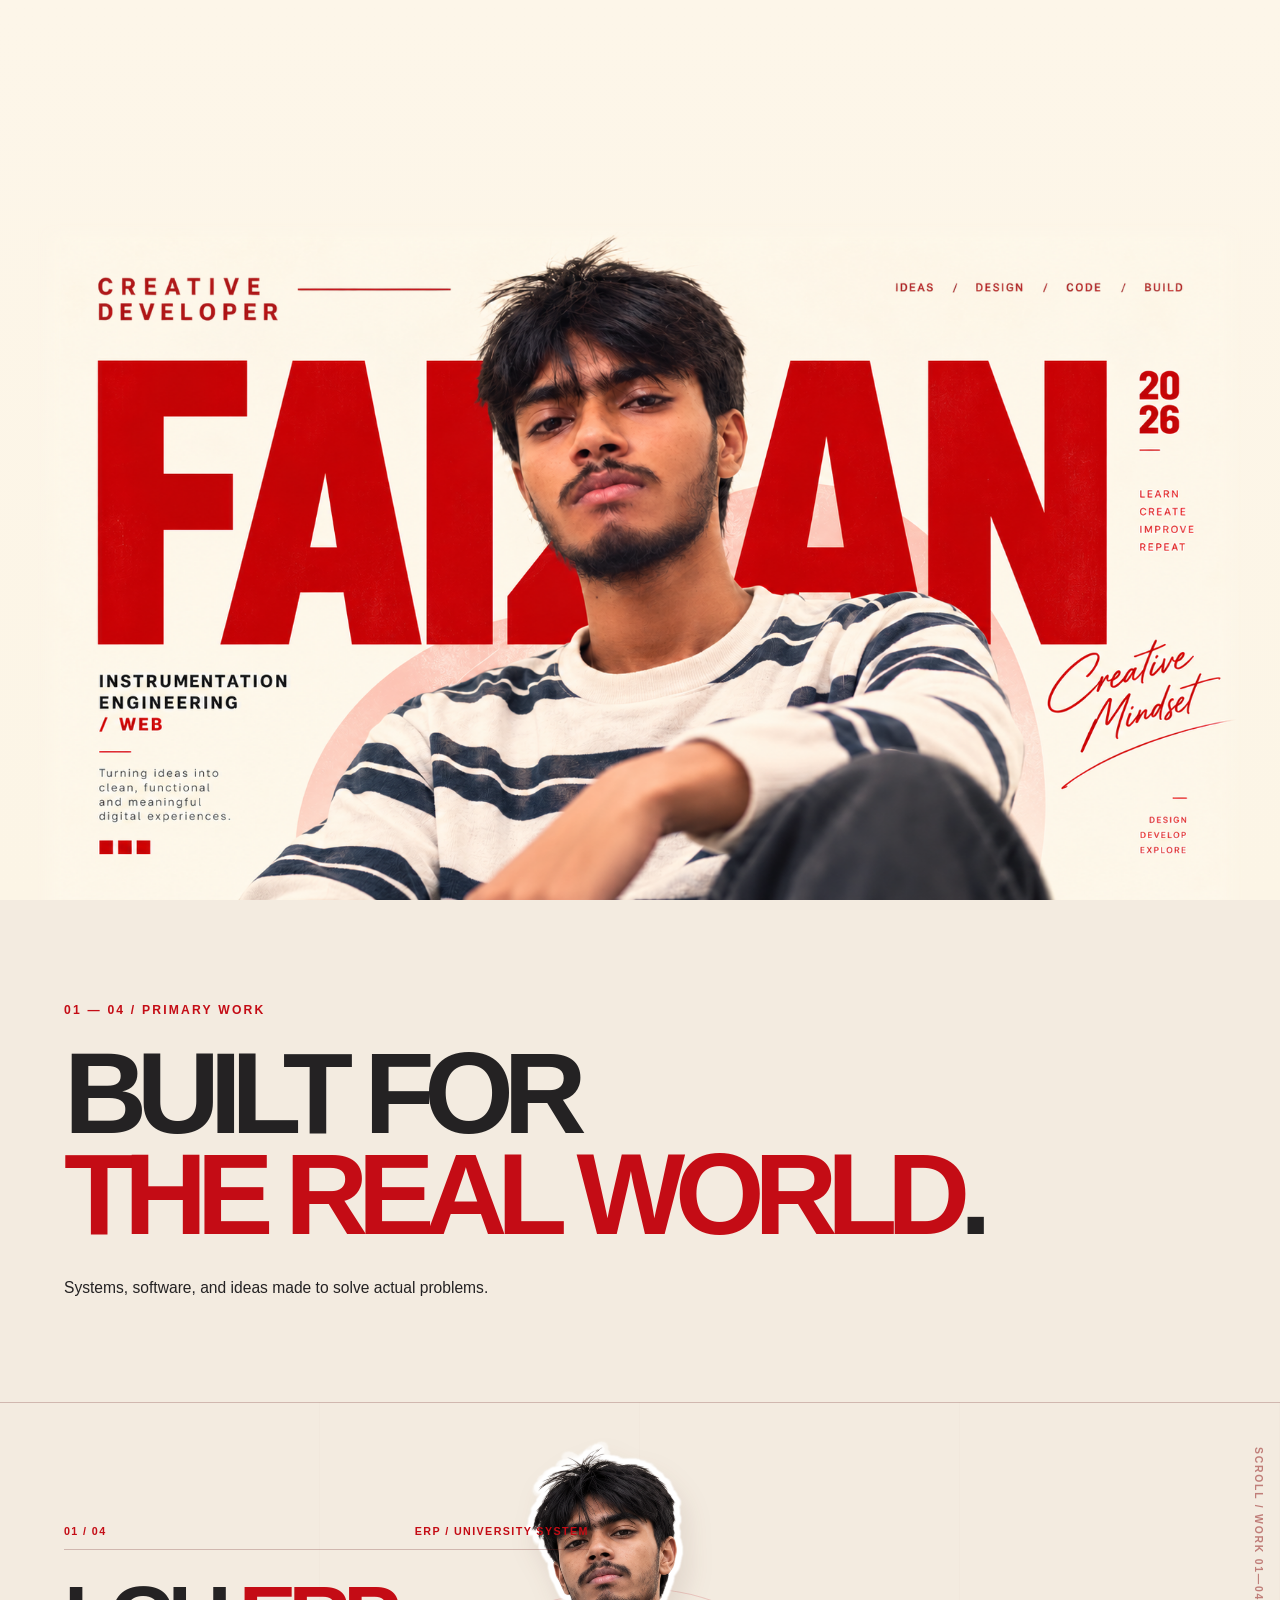
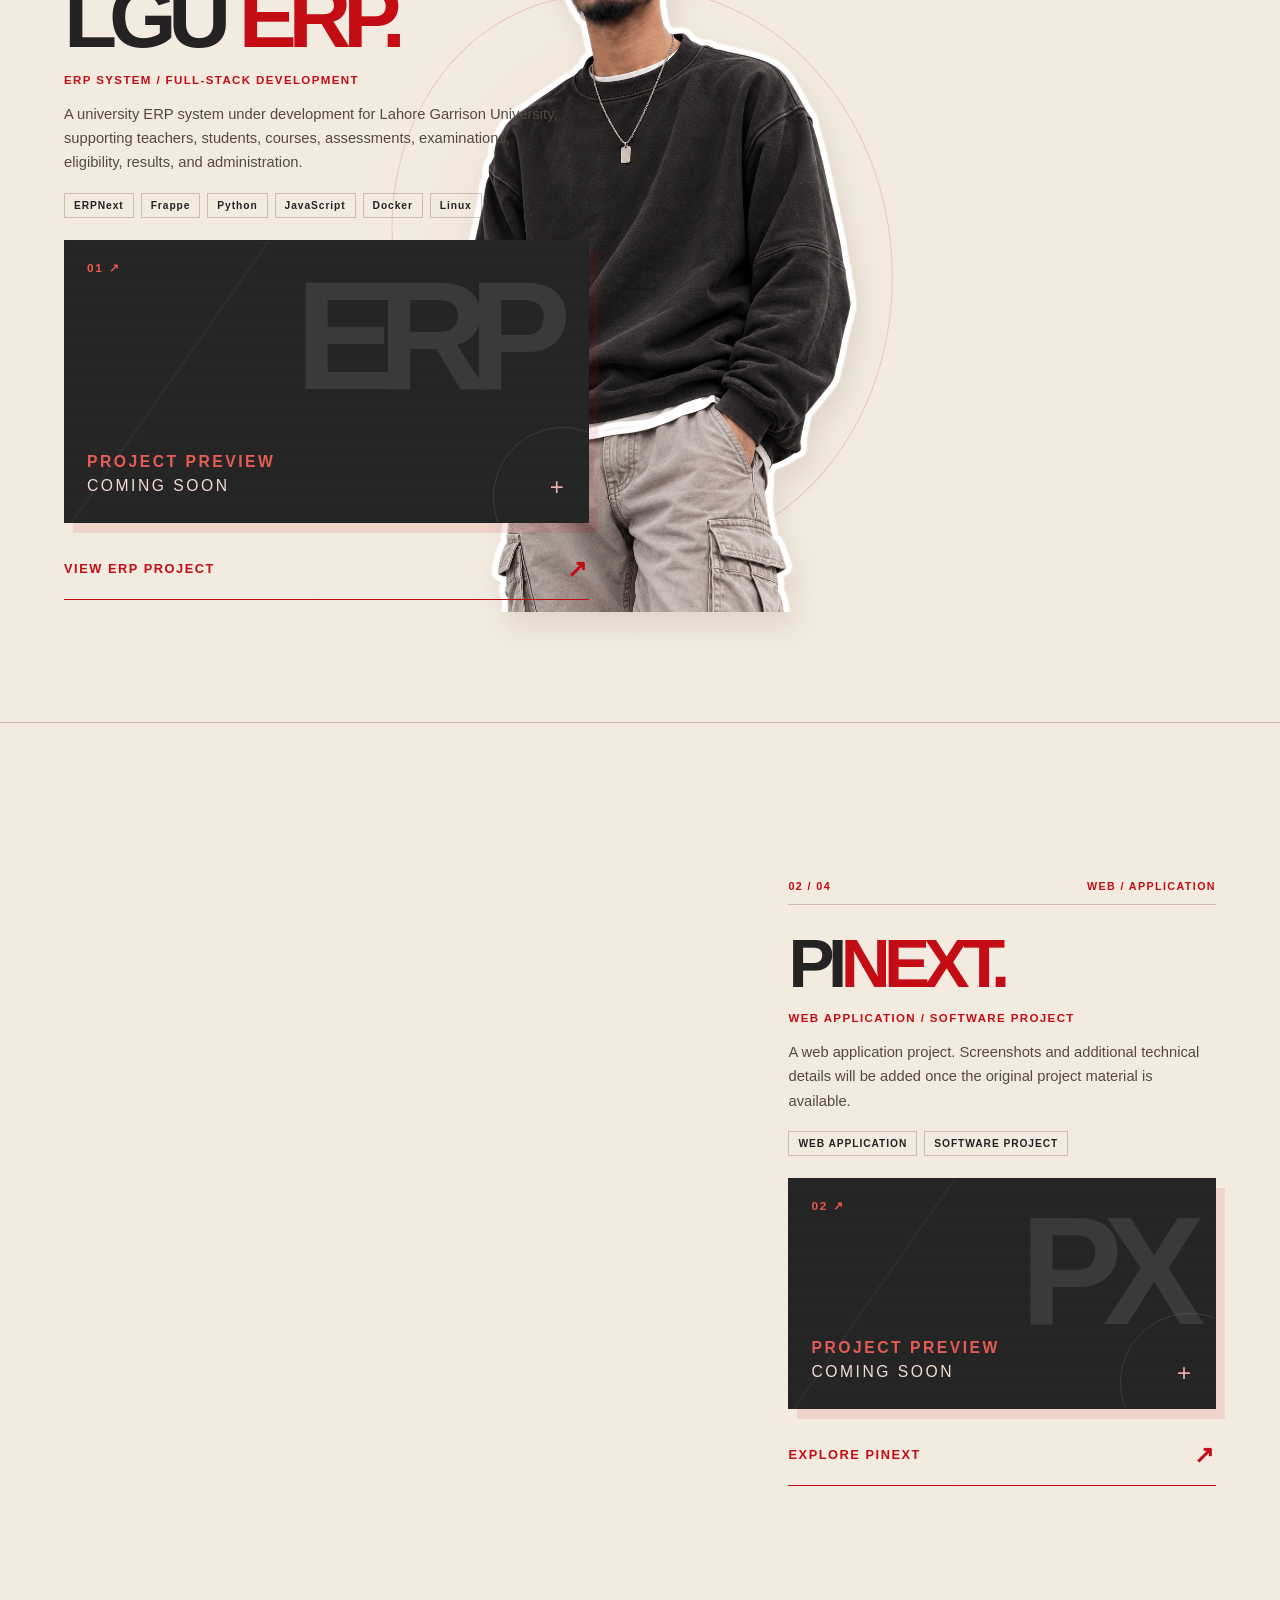
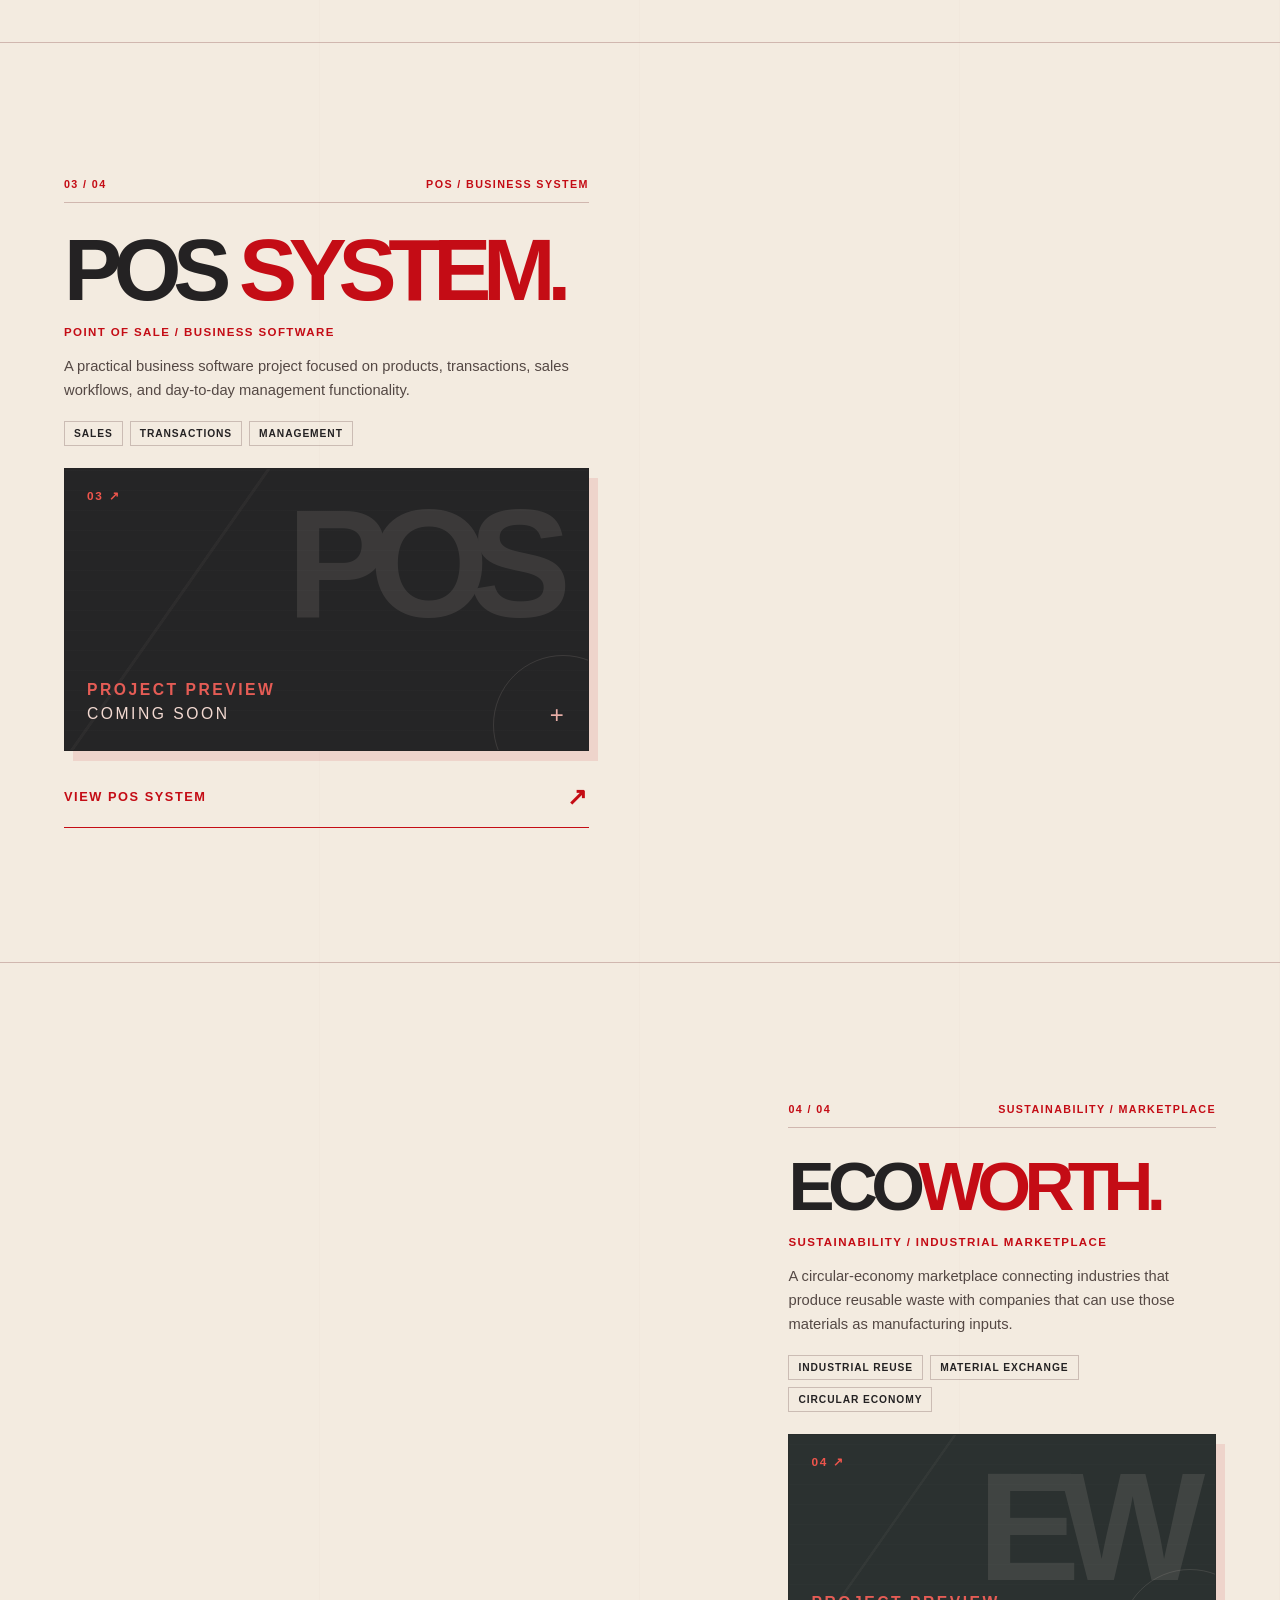
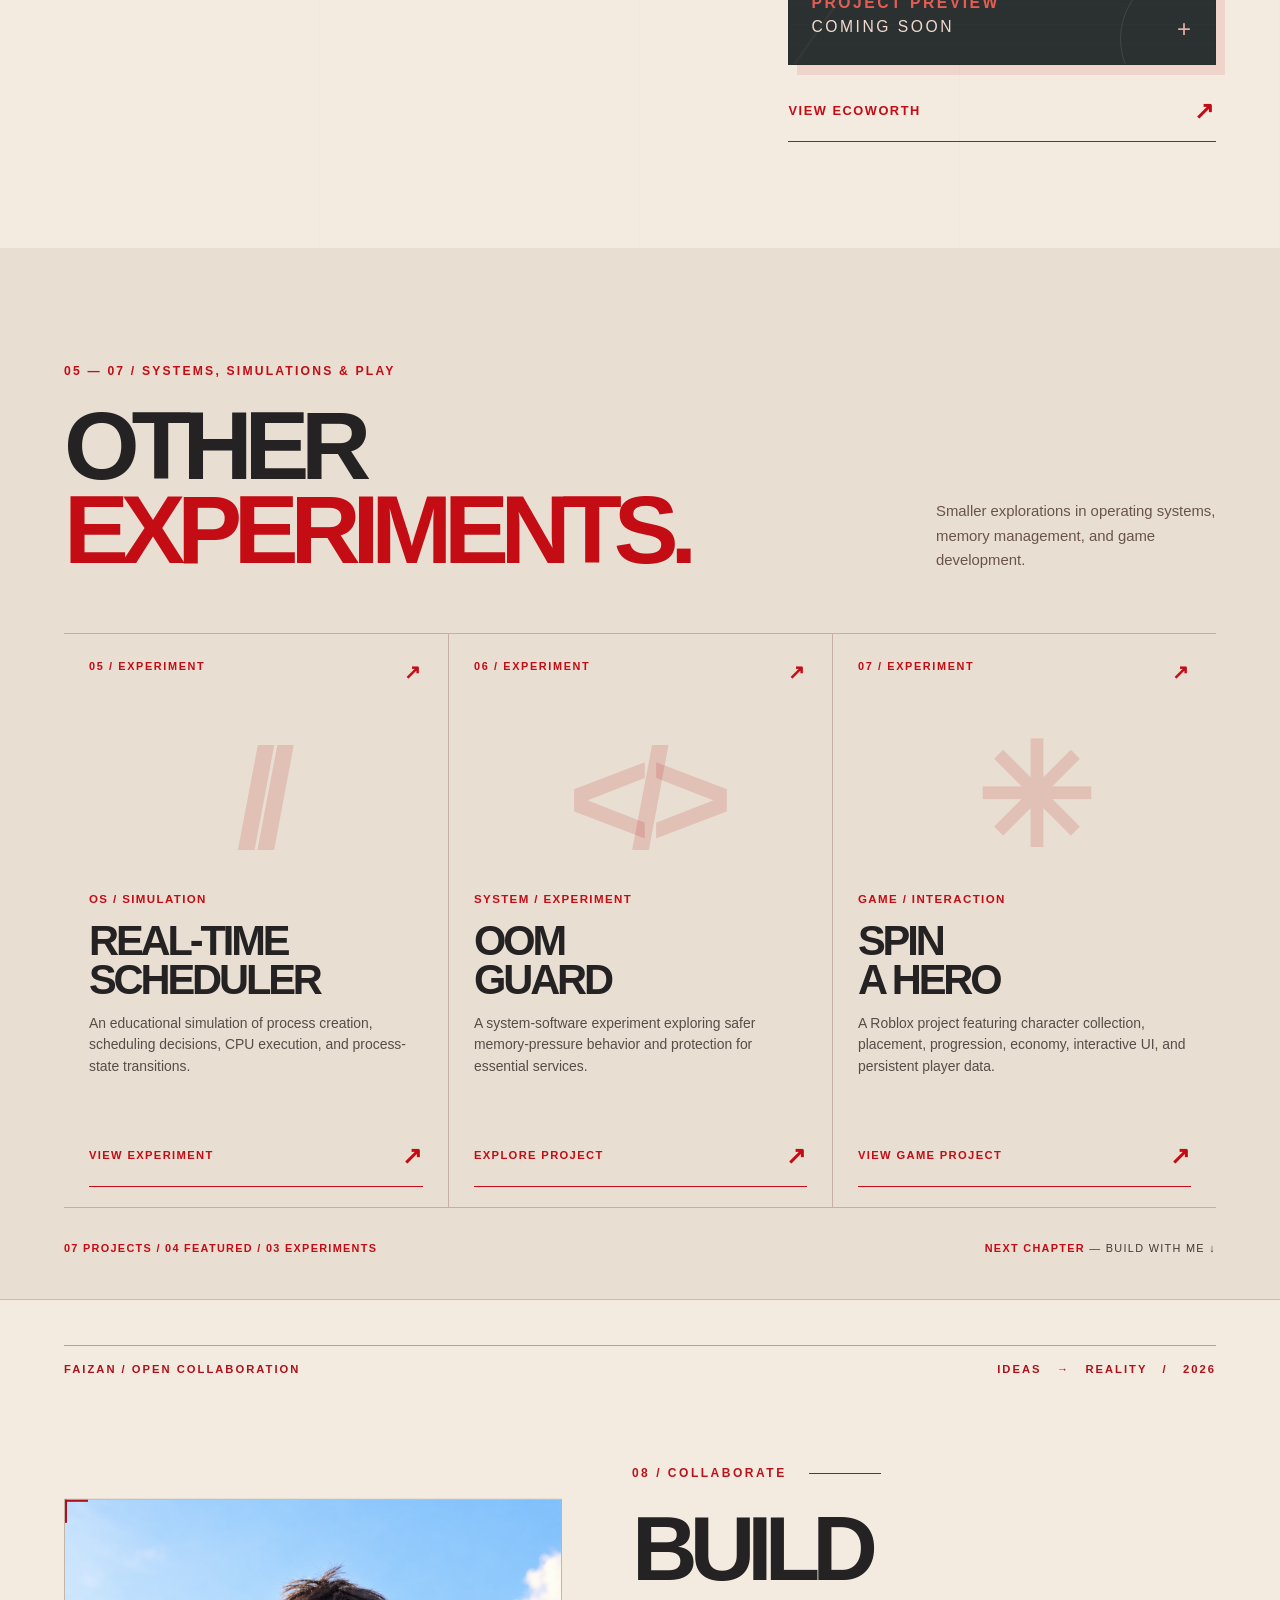
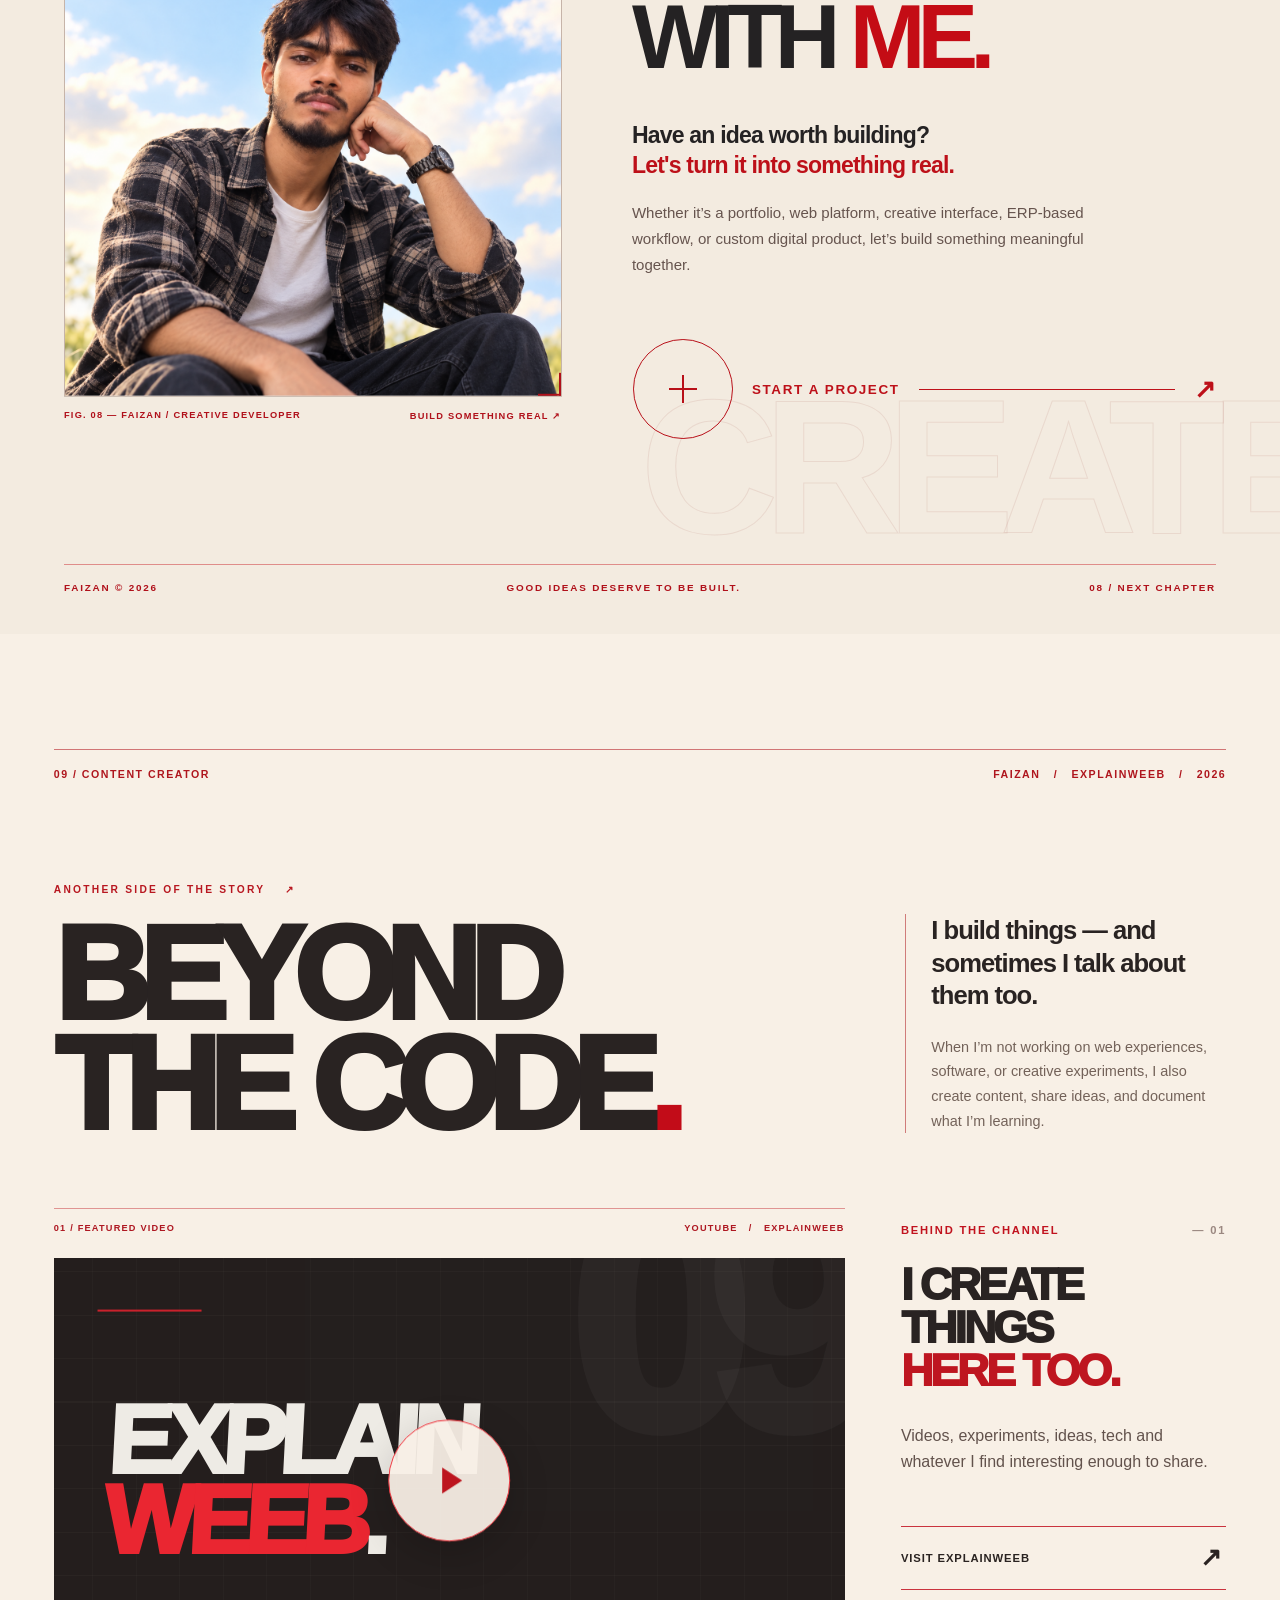
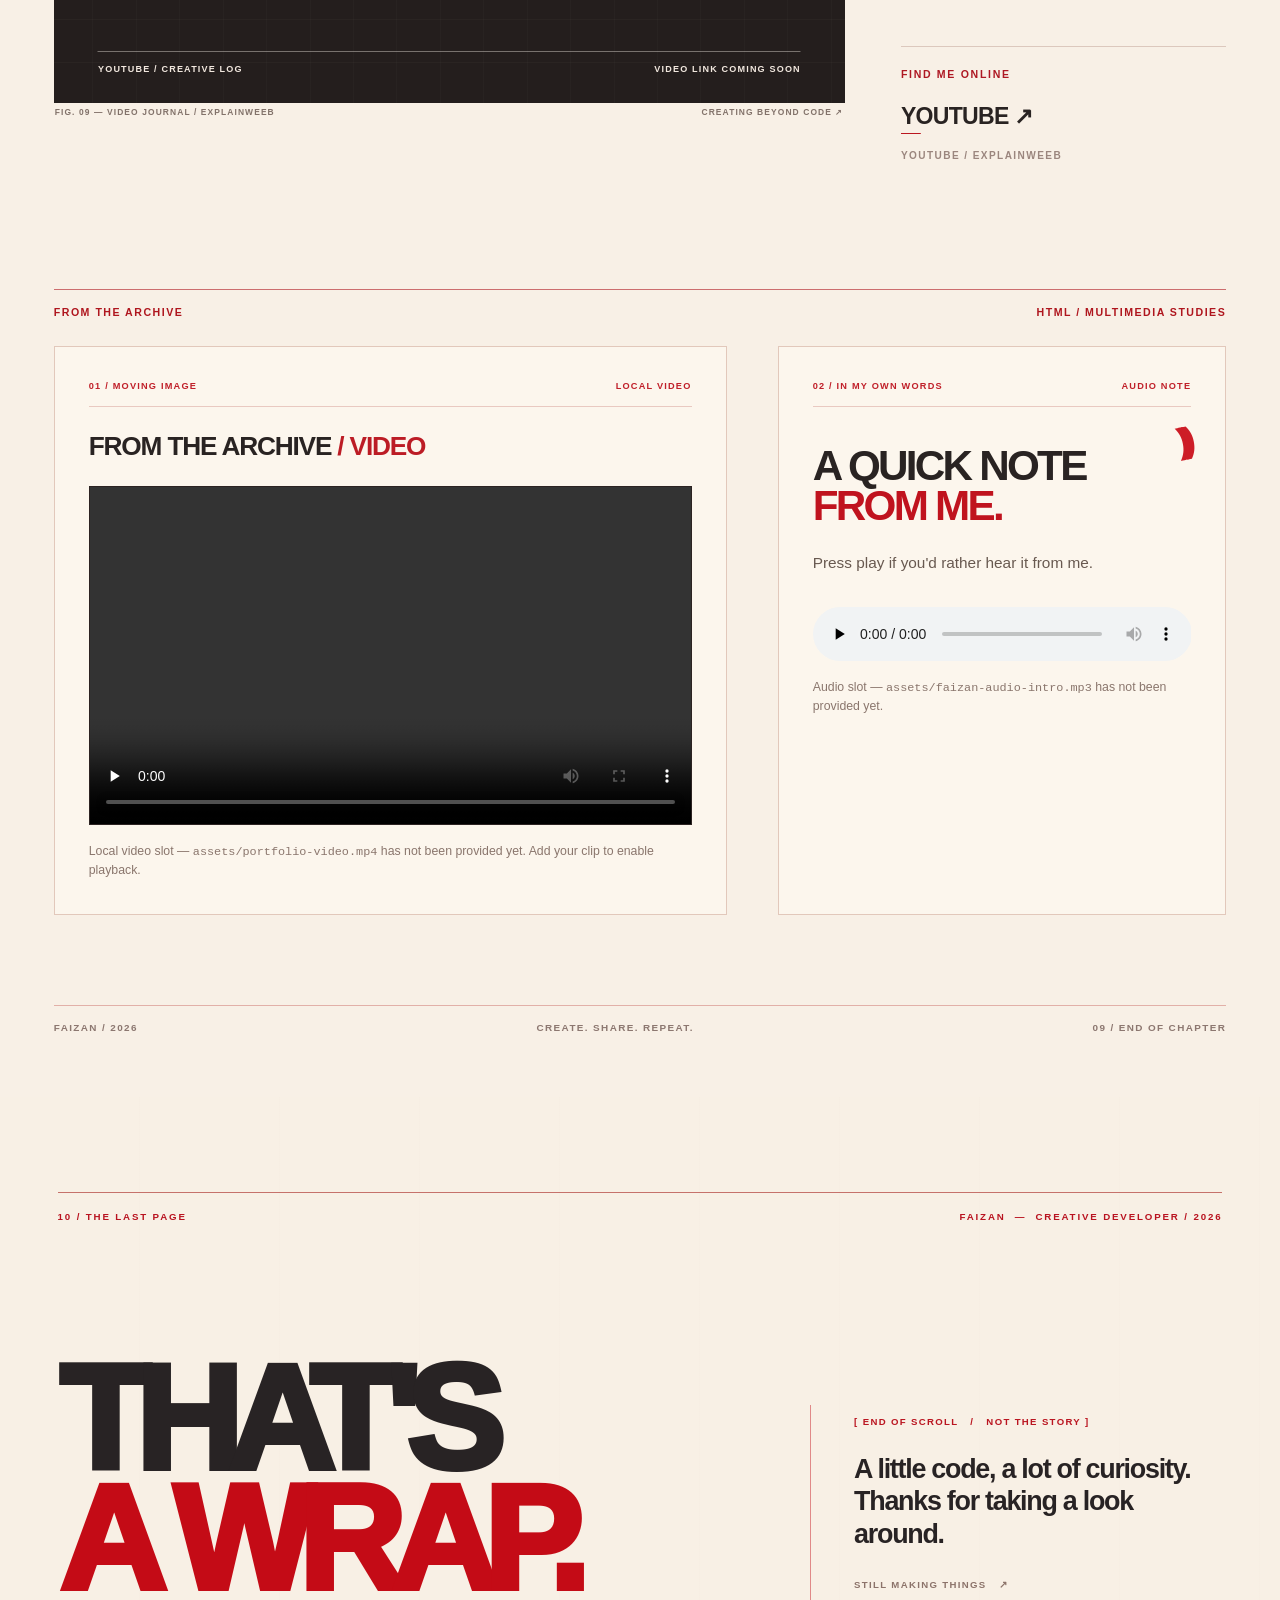
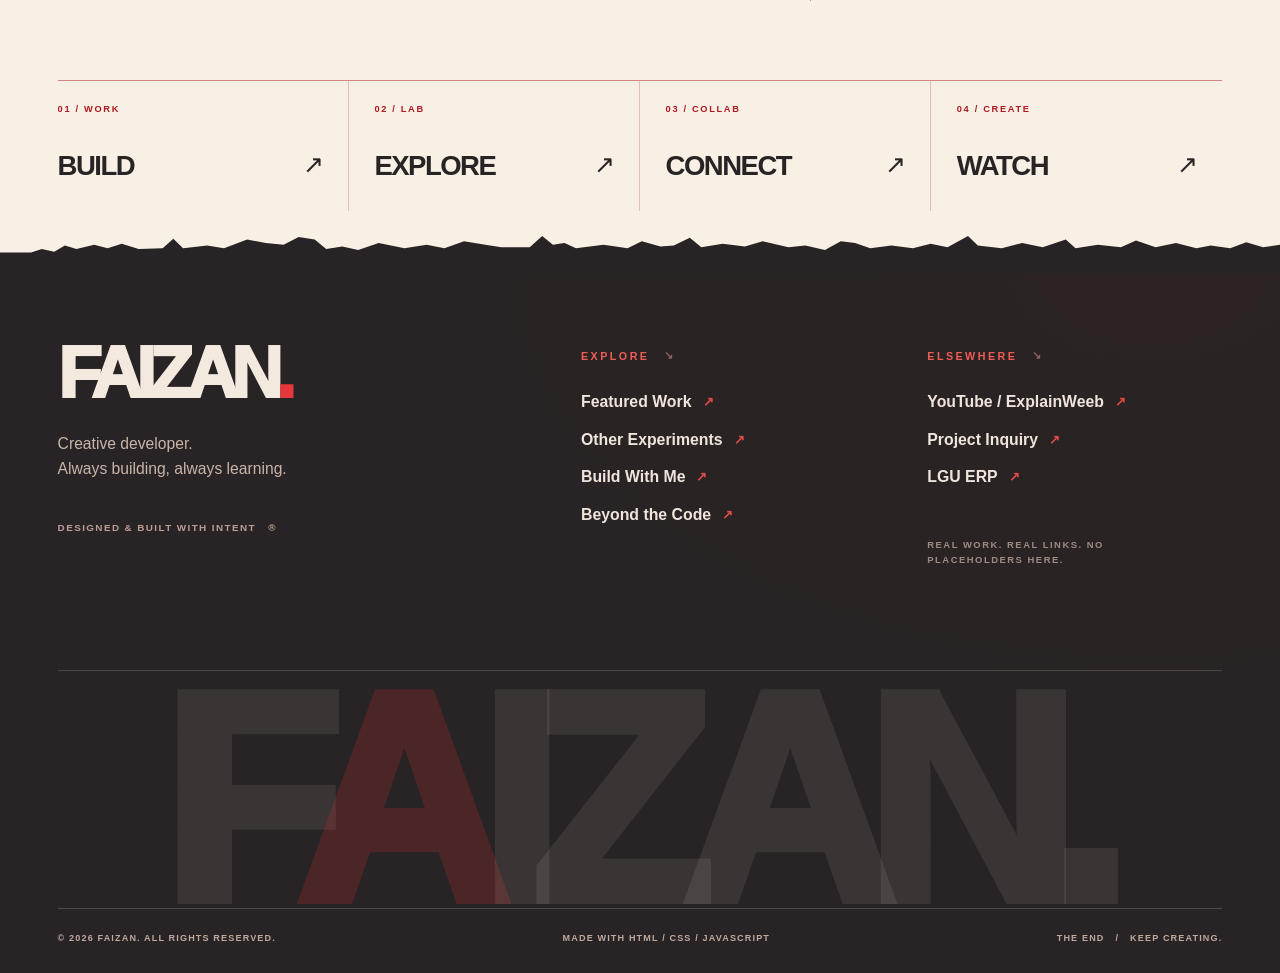
==== Faizan's Portfolio/index.html @ 8687ed52 "This is my First Push" ====
<!DOCTYPE html>
<html lang="en">

<head>
  <meta charset="UTF-8">
  <meta name="viewport" content="width=device-width, initial-scale=1">
  <meta name="theme-color" content="#fdf6e9">
  <meta name="description" content="Faizan — Creative Developer. An interactive editorial portfolio.">
  <title>Faizan — Creative Developer</title>
  <link rel="preload" as="image" href="assets/images/hero-main.png">
  <link rel="stylesheet" href="css/style.css">
  <style>
    /* Small embedded CSS example retained for the Web Technologies assignment. */
    ::selection {
      background: #cb070c;
      color: #fff8ee;
    }
  </style>
</head>

<body>
  <main id="home">
    <section class="hero-scroll-scene" id="heroScrollScene" aria-label="Introduction and scroll transition">
      <section class="hero" id="hero" aria-labelledby="heroTitle">
        <h1 id="heroTitle" class="sr-only">Faizan — Creative Developer</h1>
        <p class="sr-only">Instrumentation engineering and web. Turning ideas into clean, functional and meaningful
          digital experiences.</p>

        <!-- Static hero: the portrait, big FAIZAN lettering, background, and
             details are ONE original image. No layer moves during scrolling. -->
        <div class="hero-stage" id="heroStage">
          <img class="original-frame" src="assets/images/hero-main.png" width="1672" height="941"
            alt="Faizan with oversized red typography and editorial portfolio details" draggable="false"
            fetchpriority="high">

          <!-- The same original cursor-controlled blue-letter reveal. -->
          <img class="blue-reveal" id="blueReveal" src="assets/images/faizan-blue-clean.png" width="1672" height="941"
            alt="" aria-hidden="true" draggable="false">

          <!-- Left header text / line plus inert right side ideas text. -->
          <img class="header-art" src="assets/images/header-details.png" width="1672" height="941" alt=""
            aria-hidden="true" draggable="false">
          <a class="creative-home" href="#home" aria-label="Back to portfolio home" title="Home"
            style="--focus-space:4px"></a>
        </div>
        <div class="cursor-ring" id="cursorRing" aria-hidden="true"></div>
      </section>
    </section>

    <!-- The Featured Work section rises directly from beneath the fixed hero.
         No redundant Selected Projects splash page. -->
    <section class="featured-work" id="featured-work" aria-labelledby="featuredTitle">
      <div class="work-masthead">
        <span>FAIZAN / WORK INDEX</span>
        <span>FEATURED PROJECTS&nbsp; / &nbsp;2026</span>
      </div>
      <div class="work-headline">
        <p class="work-kicker">01 — 04 / PRIMARY WORK</p>
        <h2 id="featuredTitle">BUILT FOR<br><span>THE REAL WORLD</span><b>.</b></h2>
        <p>Systems, software, and ideas made to solve actual problems.</p>
      </div>

      <div class="featured-journey" id="featuredJourney">
        <!-- This portrait remains a single fixed-looking, sticky visual element.
             It does not move on its own; project cards scroll past it. -->
        <div class="portrait-pin" aria-hidden="true">
          <span class="portrait-halo"></span>
          <img src="assets/images/portrait-sticker.png" width="1024" height="1536" alt="" loading="lazy"
            draggable="false">
          <span class="portrait-caption">CREATIVE<br>DEVELOPER<span>®</span></span>
        </div>
        <div class="project-side-marker" aria-hidden="true">SCROLL / WORK 01—04</div>

        <article class="feature-project feature-left" id="work-erp" data-project-id="erp">
          <div class="feature-content reveal-on-scroll">
            <div class="feature-top"><span>01 / 04</span><span>ERP / UNIVERSITY SYSTEM</span></div>
            <h3 class="project-name">LGU <em>ERP</em><span class="word-period">.</span></h3>
            <p class="project-category">ERP System / Full-Stack Development</p>
            <p class="project-description">A university ERP system under development for Lahore Garrison University,
              supporting teachers, students, courses, assessments, examinations, eligibility, results, and
              administration.</p>
            <div class="tech-list" aria-label="Technologies">
              <span>ERPNext</span><span>Frappe</span><span>Python</span><span>JavaScript</span><span>Docker</span><span>Linux</span>
            </div>
            <a class="project-preview project-preview-link" href="https://erp.lgo.video.pk/" target="_blank"
              rel="noopener noreferrer"
              aria-label="Open LGU ERP website in a new tab (screenshot preview is coming soon)">
              <span class="preview-watermark">ERP</span>
              <span class="preview-corner">01 ↗</span>
              <span class="preview-status"><b>PROJECT PREVIEW</b><br>COMING SOON</span>
              <span class="preview-cross" aria-hidden="true">+</span>
            </a>
            <a class="project-cta" href="https://erp.lgo.video.pk/" target="_blank" rel="noopener noreferrer"
              aria-label="Open LGU ERP website in a new tab">VIEW ERP PROJECT <span aria-hidden="true">↗</span></a>
          </div>
        </article>

        <article class="feature-project feature-right" id="work-pinext" data-project-id="pinext">
          <div class="feature-content reveal-on-scroll">
            <div class="feature-top"><span>02 / 04</span><span>WEB / APPLICATION</span></div>
            <h3 class="project-name">PI<span class="word-accent">NEXT</span><span class="word-period">.</span></h3>
            <p class="project-category">Web Application / Software Project</p>
            <p class="project-description">A web application project. Screenshots and additional technical details will
              be added once the original project material is available.</p>
            <div class="tech-list" aria-label="Project context"><span>WEB APPLICATION</span><span>SOFTWARE
                PROJECT</span></div>
            <div class="project-preview" role="img"
              aria-label="Pinext screenshot not yet supplied. Project preview coming soon.">
              <span class="preview-watermark">PX</span>
              <span class="preview-corner">02 ↗</span>
              <span class="preview-status"><b>PROJECT PREVIEW</b><br>COMING SOON</span>
              <span class="preview-cross" aria-hidden="true">+</span>
            </div>
            <button class="project-cta" type="button" data-open-project="work-pinext" aria-haspopup="dialog">EXPLORE
              PINEXT <span aria-hidden="true">↗</span></button>
          </div>
        </article>

        <article class="feature-project feature-left" id="work-pos" data-project-id="pos">
          <div class="feature-content reveal-on-scroll">
            <div class="feature-top"><span>03 / 04</span><span>POS / BUSINESS SYSTEM</span></div>
            <h3 class="project-name">POS <em>SYSTEM</em><span class="word-period">.</span></h3>
            <p class="project-category">Point of Sale / Business Software</p>
            <p class="project-description">A practical business software project focused on products, transactions,
              sales workflows, and day-to-day management functionality.</p>
            <div class="tech-list" aria-label="Project focus">
              <span>SALES</span><span>TRANSACTIONS</span><span>MANAGEMENT</span></div>
            <div class="project-preview" role="img"
              aria-label="POS screenshot not yet supplied. Project preview coming soon.">
              <span class="preview-watermark">POS</span>
              <span class="preview-corner">03 ↗</span>
              <span class="preview-status"><b>PROJECT PREVIEW</b><br>COMING SOON</span>
              <span class="preview-cross" aria-hidden="true">+</span>
            </div>
            <button class="project-cta" type="button" data-open-project="work-pos" aria-haspopup="dialog">VIEW POS
              SYSTEM <span aria-hidden="true">↗</span></button>
          </div>
        </article>

        <article class="feature-project feature-right" id="work-ecoworth" data-project-id="ecoworth">
          <div class="feature-content reveal-on-scroll">
            <div class="feature-top"><span>04 / 04</span><span>SUSTAINABILITY / MARKETPLACE</span></div>
            <h3 class="project-name">ECO<em>WORTH</em><span class="word-period">.</span></h3>
            <p class="project-category">Sustainability / Industrial Marketplace</p>
            <p class="project-description">A circular-economy marketplace connecting industries that produce reusable
              waste with companies that can use those materials as manufacturing inputs.</p>
            <div class="tech-list" aria-label="Project focus"><span>INDUSTRIAL REUSE</span><span>MATERIAL
                EXCHANGE</span><span>CIRCULAR ECONOMY</span></div>
            <div class="project-preview project-preview-eco" role="img"
              aria-label="EcoWorth screenshot not yet supplied. Project preview coming soon.">
              <span class="preview-watermark">EW</span>
              <span class="preview-corner">04 ↗</span>
              <span class="preview-status"><b>PROJECT PREVIEW</b><br>COMING SOON</span>
              <span class="preview-cross" aria-hidden="true">+</span>
            </div>
            <button class="project-cta" type="button" data-open-project="work-ecoearth" aria-haspopup="dialog">VIEW
              ECOWORTH <span aria-hidden="true">↗</span></button>
          </div>
        </article>
      </div>
      <div class="featured-endline"><span>END OF FEATURED WORK</span><span>04 / 04 &nbsp; ↓</span></div>
    </section>

    <!-- Smaller supporting projects: deliberately separate from featured work. -->
    <section class="other-experiments" id="other-experiments" aria-labelledby="experimentsTitle">
      <div class="experiments-head reveal-on-scroll">
        <div>
          <p class="work-kicker">05 — 07 / SYSTEMS, SIMULATIONS & PLAY</p>
          <h2 id="experimentsTitle">OTHER <em>EXPERIMENTS</em><span>.</span></h2>
        </div>
        <p>Smaller explorations in operating systems, memory management, and game development.</p>
      </div>
      <div class="experiments-grid">
        <article class="experiment-card reveal-on-scroll" id="work-scheduler" data-project-id="scheduler">
          <div class="experiment-top"><span>05 / EXPERIMENT</span><span aria-hidden="true">↗</span></div>
          <div class="experiment-symbol" aria-hidden="true">//</div>
          <div class="experiment-body">
            <p class="project-category">OS / SIMULATION</p>
            <h3 class="project-name">REAL-TIME<br>SCHEDULER</h3>
            <p class="project-description">An educational simulation of process creation, scheduling decisions, CPU
              execution, and process-state transitions.</p>
          </div>
          <button class="project-cta" type="button" data-open-project="work-scheduler" aria-haspopup="dialog">VIEW
            EXPERIMENT <span aria-hidden="true">↗</span></button>
        </article>
        <article class="experiment-card reveal-on-scroll" id="work-oom" data-project-id="oom">
          <div class="experiment-top"><span>06 / EXPERIMENT</span><span aria-hidden="true">↗</span></div>
          <div class="experiment-symbol" aria-hidden="true">&lt;/&gt;</div>
          <div class="experiment-body">
            <p class="project-category">SYSTEM / EXPERIMENT</p>
            <h3 class="project-name">OOM<br>GUARD</h3>
            <p class="project-description">A system-software experiment exploring safer memory-pressure behavior and
              protection for essential services.</p>
          </div>
          <button class="project-cta" type="button" data-open-project="work-oom" aria-haspopup="dialog">EXPLORE PROJECT
            <span aria-hidden="true">↗</span></button>
        </article>
        <article class="experiment-card reveal-on-scroll" id="work-spin" data-project-id="spin">
          <div class="experiment-top"><span>07 / EXPERIMENT</span><span aria-hidden="true">↗</span></div>
          <div class="experiment-symbol" aria-hidden="true">✳</div>
          <div class="experiment-body">
            <p class="project-category">GAME / INTERACTION</p>
            <h3 class="project-name">SPIN<br>A HERO</h3>
            <p class="project-description">A Roblox project featuring character collection, placement, progression,
              economy, interactive UI, and persistent player data.</p>
          </div>
          <button class="project-cta" type="button" data-open-project="work-spin" aria-haspopup="dialog">VIEW GAME
            PROJECT <span aria-hidden="true">↗</span></button>
        </article>
      </div>
      <div class="work-outro">
        <span>07 PROJECTS / 04 FEATURED / 03 EXPERIMENTS</span>
        <p>NEXT CHAPTER <b>— BUILD WITH ME ↓</b></p>
      </div>
    </section>


    <!-- 08 / COLLABORATE — exactly one new section. Projects and hero above are unchanged. -->
    <section class="build-with-me" id="build-with-me" aria-labelledby="buildWithMeHeading">
      <div class="collab-inner">
        <div class="collab-topline" aria-hidden="true">
          <span>FAIZAN / OPEN COLLABORATION</span>
          <span>IDEAS &nbsp; → &nbsp; REALITY &nbsp; / &nbsp; 2026</span>
        </div>

        <div class="collab-layout">
          <div class="collab-intro collab-enter" style="--collab-delay:0ms">
            <p class="collab-kicker">08 / COLLABORATE <span class="collab-kicker-line" aria-hidden="true"></span></p>
          </div>

          <div class="collab-headline collab-enter" style="--collab-delay:130ms">
            <h2 id="buildWithMeHeading"><span class="collab-title-line"><span>BUILD</span></span><span
                class="collab-title-line"><span>WITH <em>ME.</em></span></span></h2>
          </div>

          <div class="collab-image-block">
            <div class="collab-photo-depth" id="collabPhotoDepth">
              <figure class="collab-photo collab-enter" style="--collab-delay:190ms">
                <div class="collab-image-square">
                  <img src="assets/images/build-with-me-approved-portrait.png"
                    alt="Portrait of Faizan in a plaid overshirt against a bright blue sky" width="1254" height="1254"
                    loading="lazy" decoding="async" draggable="false">
                  <span class="collab-frame-corner corner-one" aria-hidden="true"></span>
                  <span class="collab-frame-corner corner-two" aria-hidden="true"></span>
                </div>
                <figcaption><span>FIG. 08 — FAIZAN / CREATIVE DEVELOPER</span><span>BUILD SOMETHING REAL ↗</span>
                </figcaption>
              </figure>
            </div>
          </div>

          <div class="collab-copy collab-enter" style="--collab-delay:310ms">
            <p class="collab-opening">Have an idea worth building?<br><strong>Let's turn it into something
                real.</strong></p>
            <p class="collab-description">Whether it’s a portfolio, web platform, creative interface, ERP-based
              workflow, or custom digital product, let’s build something meaningful together.</p>
          </div>

          <a class="collab-cta collab-enter" id="collabCta" href="project-inquiry.html" style="--collab-delay:430ms"
            aria-label="Start a project — open project inquiry page">
            <span class="collab-plus" id="collabPlus" aria-hidden="true"><span class="collab-plus-mark"></span></span>
            <span class="collab-cta-label">START A PROJECT</span>
            <span class="collab-cta-line" aria-hidden="true"></span>
            <span class="collab-cta-arrow" aria-hidden="true">↗</span>
          </a>
        </div>

        <div class="collab-bottomline" aria-hidden="true">
          <span>FAIZAN © 2026</span>
          <span>GOOD IDEAS DESERVE TO BE BUILT.</span>
          <span>08 / NEXT CHAPTER</span>
        </div>
        <span class="collab-ghost" id="collabGhost" aria-hidden="true">CREATE</span>
      </div>
    </section>


    <!-- 09 / CONTENT CREATOR — ExplainWeeb, media and experiments.
         Featured video: replace placeholder with an actual video URL when available.
         Project Inquiry, Hero, Projects and Build With Me remain untouched. -->
    <section class="creator-section" id="content-creator" aria-labelledby="creatorTitle">
      <div class="creator-container">
        <div class="creator-masthead creator-enter" style="--creator-delay:0ms">
          <span>09 / CONTENT CREATOR</span>
          <span>FAIZAN &nbsp; / &nbsp; EXPLAINWEEB &nbsp; / &nbsp; 2026</span>
        </div>

        <div class="creator-intro">
          <div class="creator-heading-block creator-enter" style="--creator-delay:95ms">
            <p class="creator-eyebrow">ANOTHER SIDE OF THE STORY <span aria-hidden="true">↗</span></p>
            <h2 id="creatorTitle">BEYOND<br><span>THE CODE<em>.</em></span></h2>
          </div>
          <div class="creator-intro-copy creator-enter" style="--creator-delay:220ms">
            <p class="creator-statement">I build things — and sometimes I talk about them too.</p>
            <p>When I’m not working on web experiences, software, or creative experiments, I also create content, share
              ideas, and document what I’m learning.</p>
          </div>
        </div>

        <div class="creator-feature-grid">
          <div class="creator-feature creator-enter" style="--creator-delay:275ms">
            <div class="creator-feature-top">
              <span>01 / FEATURED VIDEO</span>
              <span>YOUTUBE &nbsp; / &nbsp; EXPLAINWEEB</span>
            </div>
            <div class="creator-video-frame" id="youtube-video" data-youtube-url=""
              aria-label="ExplainWeeb featured video placeholder">
              <div class="creator-artwork" id="creatorArtwork" aria-hidden="true">
                <div class="creator-artwork-rule creator-artwork-rule-one"></div>
                <div class="creator-artwork-title"><span>EXPLAIN</span><strong>WEEB<span
                      class="creator-dot">.</span></strong></div>
                <div class="creator-artwork-meta"><span>YOUTUBE / CREATIVE LOG</span><span>VIDEO LINK COMING SOON</span>
                </div>
              </div>
              <!-- Replace with Faizan's actual popular YouTube video -->
              <!-- Set data-youtube-url above to the actual youtube.com/watch?v=... or youtu.be/... URL later. -->
              <a class="creator-play" id="creatorPlay" href="#youtube-video"
                aria-label="Open the featured ExplainWeeb video when a video link is available">
                <span class="creator-play-icon" aria-hidden="true"></span>
              </a>
              <div class="creator-video-notice" id="creatorVideoNotice" role="status" aria-live="polite" hidden>
                <strong>FEATURED VIDEO / COMING SOON</strong>
                <span>The video link hasn't been added yet.</span>
                <a href="https://www.youtube.com/@ExplainWeeb1" target="_blank" rel="noopener noreferrer">WATCH
                  EXPLAINWEEB ↗</a>
              </div>
            </div>
            <div class="creator-feature-caption"><span>FIG. 09 — VIDEO JOURNAL / EXPLAINWEEB</span><span>CREATING BEYOND
                CODE ↗</span></div>
          </div>

          <aside class="creator-aside creator-enter" style="--creator-delay:365ms"
            aria-label="Content creator and channel information">
            <p class="creator-aside-kicker">BEHIND THE CHANNEL <span aria-hidden="true">— 01</span></p>
            <h3>I CREATE<br>THINGS<br><em>HERE TOO.</em></h3>
            <p class="creator-aside-description">Videos, experiments, ideas, tech and whatever I find interesting enough
              to share.</p>
            <a class="creator-channel-cta" href="https://www.youtube.com/@ExplainWeeb1" target="_blank"
              rel="noopener noreferrer">
              <span>VISIT EXPLAINWEEB</span><span aria-hidden="true" class="creator-link-arrow">↗</span>
            </a>
            <div class="creator-social creator-enter" style="--creator-delay:440ms">
              <span>FIND ME ONLINE</span>
              <a href="https://www.youtube.com/@ExplainWeeb1" target="_blank" rel="noopener noreferrer"
                aria-label="ExplainWeeb YouTube channel, opens in a new tab">
                YOUTUBE <span aria-hidden="true">↗</span>
              </a>
              <span class="creator-social-footnote">YOUTUBE / EXPLAINWEEB</span>
            </div>
          </aside>
        </div>

        <div class="creator-media-label creator-enter" style="--creator-delay:60ms">
          <span>FROM THE ARCHIVE</span><span>HTML / MULTIMEDIA STUDIES</span>
        </div>
        <div class="creator-media-grid">
          <article class="creator-native-video creator-enter" style="--creator-delay:160ms"
            aria-labelledby="creatorArchiveTitle">
            <div class="creator-media-header"><span>01 / MOVING IMAGE</span><span>LOCAL VIDEO</span></div>
            <h3 id="creatorArchiveTitle">FROM THE ARCHIVE <span>/ VIDEO</span></h3>
            <div class="creator-native-video-shell">
              <video controls preload="none" playsinline aria-label="Faizan's local portfolio video; file to be added"
                class="creator-native-video-player">
                <source src="assets/images/Emperors Knight Betrayed And Killed But in Hindi Explain Weeb.mp4" type="video/mp4">
                Your browser does not support the video element.
              </video>
              <!-- <div class="creator-local-video-placeholder" aria-hidden="true">
                <span>FAIZAN / VIDEO ARCHIVE</span>
                <strong>YOUR VIDEO<br><em>GOES HERE.</em></strong>
                <span>ADD YOUR MP4 TO ACTIVATE PLAYBACK ↗</span>
              </div> -->
            </div>
            <p class="creator-media-description">Local video slot — <code>assets/portfolio-video.mp4</code> has not been
              provided yet. Add your clip to enable playback.</p>
          </article>

          <article class="creator-native-audio creator-enter" style="--creator-delay:290ms"
            aria-labelledby="creatorAudioTitle">
            <div class="creator-media-header"><span>02 / IN MY OWN WORDS</span><span>AUDIO NOTE</span></div>
            <div class="creator-audio-content">
              <span class="creator-sound-glyph" aria-hidden="true">)))</span>
              <h3 id="creatorAudioTitle">A QUICK NOTE<br><em>FROM ME.</em></h3>
              <p>Press play if you'd rather hear it from me.</p>
              <audio controls preload="none" aria-label="Faizan's audio introduction; file to be added"
                class="creator-native-audio-player">
                <source src="assets/images/Anuv Jain - ALAG AASMAAN (a song on the ukulele).mp3" type="audio/mpeg">
                Your browser does not support the audio element.
              </audio>
              <p class="creator-media-description">Audio slot — <code>assets/faizan-audio-intro.mp3</code> has not been
                provided yet.</p>
            </div>
          </article>
        </div>
        <div class="creator-bottom-rule" aria-hidden="true"><span>FAIZAN / 2026</span><span>CREATE. SHARE.
            REPEAT.</span><span>09 / END OF CHAPTER</span></div>
      </div>
    </section>

    <!-- Remaining project CTAs open local details, never fabricated destinations. -->
    <dialog class="project-dialog" id="projectDialog" aria-labelledby="dialogTitle">
      <div class="dialog-inner">
        <div class="dialog-top"><span>FAIZAN / PROJECT DETAILS</span><button type="button" id="dialogClose"
            aria-label="Close project details">✕</button></div>
        <p class="dialog-category" id="dialogCategory"></p>
        <h2 id="dialogTitle"></h2>
        <p id="dialogDescription"></p>
        <div class="dialog-tags" id="dialogTags"></div>
        <p class="dialog-note">Project screenshot and public link are not available for this project yet.</p>
      </div>
    </dialog>
  </main>

  <!-- FINAL CHAPTER / Editorial footer.
       The Nature Place image was used for layout inspiration only;
       this keeps FAIZAN's own cream/vermillion/charcoal identity. -->
  <footer class="site-footer" id="site-footer" aria-labelledby="footerTitle">
    <div class="footer-paper">
      <div class="footer-container">
        <div class="footer-micro-head footer-enter">
          <span>10 / THE LAST PAGE</span>
          <span>FAIZAN &nbsp;—&nbsp; CREATIVE DEVELOPER / 2026</span>
        </div>

        <div class="footer-intro">
          <h2 id="footerTitle" class="footer-headline footer-enter">THAT'S<br><em>A WRAP.</em></h2>
          <div class="footer-note footer-enter">
            <span class="footer-note-number">[ END OF SCROLL &nbsp; / &nbsp; NOT THE STORY ]</span>
            <p>A little code, a lot of curiosity. Thanks for taking a look around.</p>
            <span class="footer-note-after">STILL MAKING THINGS &nbsp; ↗</span>
          </div>
        </div>

        <!-- Typographic editorial index strip, inspired by the reference's
             small gallery rhythm, not copied nature imagery. -->
        <nav class="footer-quick-index footer-enter" aria-label="Jump to portfolio chapters">
          <a href="#featured-work" class="footer-index-item"><span class="footer-index-count">01 /
              WORK</span><strong>BUILD<span>↗</span></strong></a>
          <a href="#other-experiments" class="footer-index-item"><span class="footer-index-count">02 /
              LAB</span><strong>EXPLORE<span>↗</span></strong></a>
          <a href="#build-with-me" class="footer-index-item"><span class="footer-index-count">03 /
              COLLAB</span><strong>CONNECT<span>↗</span></strong></a>
          <a href="#content-creator" class="footer-index-item"><span class="footer-index-count">04 /
              CREATE</span><strong>WATCH<span>↗</span></strong></a>
        </nav>
      </div>
    </div>

    <!-- Angular paper-cut skyline: subtle echo of the supplied footer
         reference's horizon without borrowing its green/nature imagery. -->
    <svg class="footer-horizon" viewBox="0 0 1440 74" preserveAspectRatio="none" aria-hidden="true" focusable="false">
      <path
        d="M0 48 L35 48 L47 44 L61 47 L73 40 L86 44 L106 39 L121 43 L137 38 L156 44 L183 43 L195 32 L206 43 L233 40 L252 43 L278 33 L299 37 L319 39 L336 30 L354 33 L367 44 L385 41 L403 45 L426 37 L455 43 L480 39 L500 43 L522 35 L546 39 L564 42 L596 42 L610 29 L622 39 L635 37 L648 43 L679 39 L706 43 L722 35 L743 41 L758 40 L776 31 L789 42 L813 38 L838 41 L858 35 L887 42 L906 40 L928 45 L946 35 L962 37 L979 43 L1003 40 L1027 43 L1047 38 L1066 42 L1089 29 L1100 40 L1127 43 L1150 37 L1173 42 L1199 33 L1210 43 L1235 39 L1261 42 L1278 34 L1300 42 L1323 37 L1346 43 L1362 40 L1384 43 L1402 36 L1421 42 L1440 39 L1440 74 L0 74 Z"
        fill="currentColor" />
    </svg>

    <div class="footer-ink">
      <div class="footer-container">
        <div class="footer-ink-top footer-enter">
          <div class="footer-signoff">
            <a href="#home" class="footer-wordmark" aria-label="FAIZAN, return to home">FAIZAN<span>.</span></a>
            <p>Creative developer.<br>Always building, always learning.</p>
            <span class="footer-signoff-stamp">DESIGNED &amp; BUILT WITH INTENT &nbsp; ®</span>
          </div>

          <nav class="footer-nav" aria-label="Footer navigation">
            <h3>EXPLORE <span>↘</span></h3>
            <a href="#featured-work">Featured Work <span>↗</span></a>
            <a href="#other-experiments">Other Experiments <span>↗</span></a>
            <a href="#build-with-me">Build With Me <span>↗</span></a>
            <a href="#content-creator">Beyond the Code <span>↗</span></a>
          </nav>

          <div class="footer-links">
            <h3>ELSEWHERE <span>↘</span></h3>
            <a href="https://www.youtube.com/@ExplainWeeb1" target="_blank" rel="noopener noreferrer">YouTube /
              ExplainWeeb <span>↗</span></a>
            <a href="project-inquiry.html">Project Inquiry <span>↗</span></a>
            <a href="https://erp.lgo.video.pk/" target="_blank" rel="noopener noreferrer">LGU ERP <span>↗</span></a>
            <p class="footer-no-fake-links">REAL WORK. REAL LINKS. NO PLACEHOLDERS HERE.</p>
          </div>
        </div>

        <div class="footer-endmark footer-enter" aria-hidden="true">F<span>A</span>IZAN.</div>
        <div class="footer-bottomline">
          <span>© 2026 FAIZAN. ALL RIGHTS RESERVED.</span>
          <span>MADE WITH HTML / CSS / JAVASCRIPT</span>
          <span>THE END &nbsp; / &nbsp; KEEP CREATING.</span>
        </div>
      </div>
    </div>
  </footer>
  <script src="js/script.js" defer></script>
</body>

</html>
---- Faizan's Portfolio/css/style.css ----
/* My — fixed hero, scroll-revealed projects.
   HTML + plain CSS + plain JavaScript only.
   Portrait, word, background and details never move independently. */
:root {
  color-scheme: light;
  --paper: #fdf6e9;
  --reveal-x: -999px;
  --reveal-y: -999px;
  --reveal-radius: 220px;
  --reveal-feather: 62px;
  --ring-diameter: 440px;
  --hero-cut: 0%;
  --projects-y: 0px;
}

*,
*::before,
*::after {
  box-sizing: border-box;
}

html,
body {
  margin: 0;
  width: 100%;
  min-height: 100%;
}

html,
body {
  background: var(--paper);
}

body {
  overflow-x: clip;
  font-family: Arial, Helvetica, sans-serif;
}

img {
  user-select: none;
  -webkit-user-drag: none;
}

.sr-only {
  position: absolute;
  width: 1px;
  height: 1px;
  padding: 0;
  margin: -1px;
  overflow: hidden;
  clip: rect(0, 0, 0, 0);
  white-space: nowrap;
  border: 0;
}

/* Without JS, this remains a normal single-viewport hero followed by a section. */
.hero-scroll-scene {
  position: relative;
  height: 100svh;
}

.hero {
  position: relative;
  height: 100svh;
  width: 100%;
  overflow: hidden;
  isolation: isolate;
  background: linear-gradient(180deg, #fdf6e9 0%, #fcf5e6 100%);
  touch-action: pan-y;
}

/* JS activates the sticky scene only after confirming the page can animate. */
html.has-scroll .hero-scroll-scene {
  height: 180svh;
}

html.has-scroll .hero {
  position: sticky;
  top: 0;
  z-index: 2;
  clip-path: inset(0 0 var(--hero-cut) 0);
}

/* Preserve the exact approved fit-to-viewport scene: no enlargement or crop. */
.hero-stage {
  position: absolute;
  left: 50%;
  bottom: 0;
  width: min(94vw, calc(94svh * 1.7768331562));
  aspect-ratio: 1672 / 941;
  transform: translateX(-50%);
  transform-origin: center center;
  isolation: isolate;
  overflow: visible;
  /* Stage never moves; only the whole sticky hero reveals the next section. */
}

.hero-stage>img,
.faizan-word,
.faizan-word>img {
  position: absolute;
  inset: 0;
  display: block;
  width: 100%;
  height: 100%;
  object-fit: fill;
  pointer-events: none;
}

/* Original static composite; unchanged for the entire scroll transition. */
.original-frame {
  z-index: 1;
  -webkit-mask-image:
    linear-gradient(to right, transparent 0%, #000 2%, #000 98%, transparent 100%),
    linear-gradient(to bottom, transparent 0%, #000 3%, #000 100%);
  mask-image:
    linear-gradient(to right, transparent 0%, #000 2%, #000 98%, transparent 100%),
    linear-gradient(to bottom, transparent 0%, #000 3%, #000 100%);
  -webkit-mask-composite: source-in;
  mask-composite: intersect;
}

/* The reveal stays aligned with the unmoving word in the composite. */
.blue-reveal {
  z-index: 2;
  opacity: 0;
  -webkit-mask-image: radial-gradient(circle var(--reveal-radius) at var(--reveal-x) var(--reveal-y),
      #000 0,
      #000 calc(var(--reveal-radius) - var(--reveal-feather)),
      rgba(0, 0, 0, .68) 81%,
      transparent var(--reveal-radius));
  mask-image: radial-gradient(circle var(--reveal-radius) at var(--reveal-x) var(--reveal-y),
      #000 0,
      #000 calc(var(--reveal-radius) - var(--reveal-feather)),
      rgba(0, 0, 0, .68) 81%,
      transparent var(--reveal-radius));
  transition: opacity 160ms ease-out;
}

.hero.is-active .blue-reveal {
  opacity: 1;
}

.header-art {
  z-index: 3;
}

.creative-home {
  position: absolute;
  z-index: 4;
  left: 4.65%;
  top: 7%;
  width: 15.5%;
  height: 7.5%;
  background: transparent;
  text-decoration: none;
  border-radius: 2px;

}

.creative-home:focus-visible {
  outline: 2px solid #be0a12;
  outline-offset: var(--focus-space, 4px);
}

/* Ring is intentionally outside the composited art, as in the previous fix. */
.cursor-ring {
  position: fixed;
  z-index: 100;
  left: 0;
  top: 0;
  width: var(--ring-diameter);
  height: var(--ring-diameter);
  border: 1px solid rgba(8, 49, 94, .62);
  border-radius: 50%;
  background: transparent;
  box-shadow: 0 0 0 1px rgba(255, 255, 255, .77),
    inset 0 0 0 1px rgba(255, 255, 255, .75),
    0 0 24px rgba(13, 54, 92, .11);
  pointer-events: none;
  opacity: 0;
  transform: translate3d(-200vw, -200vh, 0);
  transition: opacity 160ms ease-out;
}

.hero.is-active,
.hero.is-active .creative-home {
  cursor: none;
}

.hero.is-active .cursor-ring {
  opacity: 1;
}

/* Same sticky-hero handoff, now going DIRECTLY into the work index.
   The next section moves up from underneath the fixed hero as it uncovers. */
html.has-scroll .featured-work {
  margin-top: -100svh;
  transform: translate3d(0, var(--projects-y), 0);
}

@media (max-aspect-ratio: 4 / 5) {

  /* Preserve the existing mobile crop/scale from the last approved version. */
  .hero-stage {
    width: max(100vw, calc(60svh * 1.7768331562));
    bottom: auto;
    top: 50%;
    transform: translate(-50%, -50%);
    -webkit-mask-image: none;
    mask-image: none;
  }

  .creative-home {
    display: none;
  }
}

@media (hover: none),
(pointer: coarse) {

  .cursor-ring,
  .blue-reveal {
    display: none;
  }

  .hero.is-active {
    cursor: auto;
  }
}

@media (prefers-reduced-motion: reduce) {

  .blue-reveal,
  .cursor-ring {
    transition: none;
  }
}

/* =============================================================
   WORK INDEX / 2026 — seamlessly follows the original fixed hero
   Editorial cream + vermilion design, no third-party CSS framework.
   ============================================================= */
:root {
  --work-paper: #f3ebe0;
  --work-ink: #242223;
  --work-red: #c40c15;
  --work-line: rgba(116, 46, 45, .27);
}

.featured-work,
.other-experiments {
  position: relative;
  color: var(--work-ink);
  background: var(--work-paper);
}

.featured-work {
  overflow: clip;
}

.work-masthead,
.work-headline,
.featured-endline,
.experiments-head,
.experiments-grid,
.work-outro {
  width: min(100% - 10vw, 1610px);
  margin-inline: auto;
}

.work-masthead {
  display: flex;
  justify-content: space-between;
  gap: 18px;
  padding: 42px 0 18px;
  border-top: 1px solid var(--work-line);
  font-size: .72rem;
  font-weight: 800;
  letter-spacing: .17em;
  color: var(--work-red);
}

.work-headline {
  padding: clamp(60px, 8vw, 126px) 0 clamp(50px, 8vw, 110px);
}

.work-kicker {
  margin: 0 0 26px;
  font-size: .76rem;
  font-weight: 800;
  letter-spacing: .18em;
  color: var(--work-red);
}

.work-headline h2 {
  font-size: clamp(3.6rem, 9vw, 10rem);
  line-height: .87;
  font-weight: 900;
  letter-spacing: -.09em;
  margin: 0;
  color: var(--work-ink);
}

.work-headline h2 span {
  color: var(--work-red);
}

.work-headline h2 b {
  color: var(--work-ink);
}

.work-headline>p:last-child {
  max-width: 425px;
  margin: 32px 0 0;
  font-size: clamp(.93rem, 1.22vw, 1.2rem);
  line-height: 1.55;
}

/* A single stationary-in-viewport portrait anchors only the four main works.
   It is sticky, not JS-translated or parallax-animated. */
.featured-journey {
  position: relative;
  background: repeating-linear-gradient(90deg, transparent, transparent calc(25% - 1px), rgba(167, 127, 114, .055) 25%), var(--work-paper);
}

.portrait-pin {
  position: sticky;
  top: 5svh;
  height: 90svh;
  margin-bottom: -90svh;
  width: min(42vw, 570px);
  min-width: 370px;
  margin-inline: auto;
  display: flex;
  justify-content: center;
  align-items: flex-end;
  z-index: 2;
  pointer-events: none;
}

.portrait-pin img {
  display: block;
  max-width: 100%;
  height: 99%;
  object-fit: contain;
  object-position: center bottom;
  filter: drop-shadow(7px 15px 12px rgba(81, 37, 31, .10));
  position: relative;
  z-index: 2;
}

.portrait-halo {
  position: absolute;
  z-index: 0;
  width: 92%;
  height: 70%;
  border: 1px solid rgba(191, 22, 30, .17);
  border-radius: 47% 53% 56% 44%;
  transform: translate(1%, -10%) rotate(-9deg);
  background: radial-gradient(ellipse, rgba(214, 65, 56, .085), transparent 67%);
}

.portrait-caption {
  position: absolute;
  left: -16px;
  bottom: 18%;
  z-index: 3;
  color: var(--work-red);
  font-size: .78rem;
  line-height: 1.16;
  letter-spacing: .20em;
  font-weight: 900;
  writing-mode: vertical-rl;
  transform: rotate(180deg);
}

.portrait-caption span {
  margin-left: 5px;
}

.project-side-marker {
  position: absolute;
  z-index: 1;
  right: 16px;
  top: 45px;
  writing-mode: vertical-rl;
  font-size: .65rem;
  font-weight: 900;
  letter-spacing: .17em;
  color: rgba(147, 33, 33, .54);
}

.feature-project {
  position: relative;
  z-index: 3;
  min-height: min(920px, 115svh);
  display: flex;
  align-items: center;
  padding: clamp(68px, 8svh, 112px) max(5vw, calc((100vw - 1610px) / 2));
  border-top: 1px solid var(--work-line);
}

.feature-project:last-child {
  border-bottom: 1px solid var(--work-line);
}

.feature-content {
  width: min(41vw, 545px);
  position: relative;
}

.feature-right .feature-content {
  margin-left: auto;
}

.feature-top {
  display: flex;
  justify-content: space-between;
  gap: 15px;
  padding-bottom: 12px;
  border-bottom: 1px solid var(--work-line);
  font-size: .67rem;
  font-weight: 900;
  color: var(--work-red);
  letter-spacing: .13em;
}

.project-name {
  font-family: Arial, Helvetica, sans-serif;
}

.feature-project .project-name {
  font-size: clamp(3.6rem, 6.8vw, 7.6rem);
  line-height: .89;
  letter-spacing: -.095em;
  font-weight: 900;
  margin: 28px 0 18px;
}

.project-name em {
  font-style: normal;
  color: var(--work-red);
}

.word-accent {
  color: var(--work-red);
}

.word-period {
  color: var(--work-red);
}

.project-category {
  font-weight: 800;
  text-transform: uppercase;
  font-size: .72rem;
  letter-spacing: .12em;
  margin: 0 0 16px;
  color: var(--work-red);
}

.feature-project .project-description {
  max-width: 505px;
  color: #544844;
  font-size: clamp(.92rem, 1.08vw, 1.03rem);
  line-height: 1.65;
  margin: 0 0 18px;
}

.tech-list {
  display: flex;
  flex-wrap: wrap;
  gap: 7px;
  margin: 0 0 22px;
}

.tech-list span,
.dialog-tags span {
  border: 1px solid rgba(84, 50, 49, .25);
  padding: 6px 9px;
  font-size: .64rem;
  font-weight: 800;
  letter-spacing: .09em;
  white-space: nowrap;
}

.project-preview {
  position: relative;
  width: 100%;
  aspect-ratio: 1.85;
  overflow: hidden;
  isolation: isolate;
  border: 1px solid rgba(31, 21, 23, .14);
  background: #252526;
  color: #f8e9df;
  box-shadow: 9px 10px 0 rgba(194, 17, 27, .10);
}

.project-preview::before {
  content: "";
  position: absolute;
  inset: 0;
  background: linear-gradient(125deg, transparent 28%, rgba(226, 205, 193, .045) 28.1% 28.5%, transparent 28.6%),
    repeating-linear-gradient(0deg, transparent 0 19px, rgba(255, 255, 255, .022) 20px);
}

.project-preview::after {
  content: "";
  position: absolute;
  width: 140px;
  height: 140px;
  border: 1px solid rgba(223, 210, 201, .13);
  right: -45px;
  bottom: -45px;
  border-radius: 50%;
}

.preview-watermark {
  position: absolute;
  font-size: clamp(6rem, 12vw, 12rem);
  font-weight: 900;
  letter-spacing: -.13em;
  line-height: 1;
  right: 7%;
  top: 7%;
  opacity: .10;
}

.preview-corner {
  position: absolute;
  left: 22px;
  top: 20px;
  color: #ef554c;
  font-size: .74rem;
  font-weight: 900;
  letter-spacing: .15em;
}

.preview-status {
  position: absolute;
  left: 22px;
  bottom: 24px;
  color: #f2d9d1;
  font-size: clamp(.75rem, 1.25vw, .98rem);
  line-height: 1.55;
  letter-spacing: .16em;
}

.preview-status b {
  color: #e55c55;
}

.preview-cross {
  position: absolute;
  right: 24px;
  bottom: 21px;
  color: #e8aea7;
  font-size: 24px;
  font-weight: 400;
}

.project-preview-eco {
  background: #2b3130;
}

/* Subtle earthy preview, not an invented interface. */
.project-cta {
  text-decoration: none;
  display: flex;
  justify-content: space-between;
  align-items: center;
  gap: 20px;
  width: 100%;
  padding: 18px 0;
  margin-top: 16px;
  border: 0;
  border-bottom: 1px solid var(--work-red);
  color: var(--work-red);
  background: transparent;
  text-align: left;
  cursor: pointer;
  font: 900 .80rem/1.4 Arial, Helvetica, sans-serif;
  letter-spacing: .12em;
  transition: color 180ms ease, border-color 180ms ease;
}

.project-cta span {
  font-size: 1.5rem;
  line-height: 1;
  transition: transform 180ms ease;
}

.project-cta:hover {
  color: #8c1117;
  border-color: #8c1117;
}

.project-cta:hover span {
  transform: translate(3px, -3px);
}

.project-cta:focus-visible,
.project-preview-link:focus-visible {
  outline: 3px solid #bb1119;
  outline-offset: 5px;
}

.featured-endline {
  display: flex;
  justify-content: space-between;
  padding: 30px 0;
  color: var(--work-red);
  font-size: .74rem;
  letter-spacing: .16em;
  font-weight: 900;
}

/* Secondary, compact experiment cards. */
.other-experiments {
  background: #e8ded2;
  padding: clamp(65px, 9vw, 140px) 0 0;
}

.experiments-head {
  display: flex;
  align-items: end;
  justify-content: space-between;
  gap: 40px;
  padding-bottom: 60px;
}

.experiments-head h2 {
  margin: 0;
  font-size: clamp(3.2rem, 7.6vw, 8rem);
  line-height: .87;
  letter-spacing: -.085em;
}

.experiments-head h2 em {
  font-style: normal;
  color: var(--work-red);
}

.experiments-head h2 span {
  color: var(--work-red);
}

.experiments-head>p {
  max-width: 280px;
  margin: 0;
  font-size: .93rem;
  color: #69544c;
  line-height: 1.65;
}

.experiments-grid {
  display: grid;
  grid-template-columns: repeat(3, minmax(0, 1fr));
  border-top: 1px solid var(--work-line);
  border-bottom: 1px solid var(--work-line);
}

.experiment-card {
  padding: 26px 25px 20px;
  min-height: 540px;
  display: flex;
  flex-direction: column;
  position: relative;
}

.experiment-card+.experiment-card {
  border-left: 1px solid var(--work-line);
}

.experiment-top {
  display: flex;
  justify-content: space-between;
  font-size: .68rem;
  font-weight: 800;
  color: var(--work-red);
  letter-spacing: .15em;
}

.experiment-top span:last-child {
  font-size: 1.25rem;
}

.experiment-symbol {
  color: rgba(188, 21, 29, .15);
  font-weight: 900;
  font-size: clamp(5.5rem, 11vw, 13rem);
  letter-spacing: -.14em;
  line-height: 1;
  text-align: center;
  padding: 45px 0 23px;
}

.experiment-body {
  margin-top: auto;
}

.experiment-card .project-name {
  font-size: clamp(2.15rem, 3.25vw, 3.4rem);
  line-height: .94;
  letter-spacing: -.075em;
  margin: 0 0 14px;
}

.experiment-card .project-description {
  font-size: .87rem;
  line-height: 1.55;
  color: #584c47;
  min-height: 82px;
  margin: 0 0 15px;
}

.experiment-card .project-cta {
  font-size: .70rem;
}

.work-outro {
  display: flex;
  align-items: center;
  justify-content: space-between;
  gap: 25px;
  padding: 34px 0 45px;
  font-size: .68rem;
  font-weight: 900;
  color: var(--work-red);
  letter-spacing: .12em;
}

.work-outro p {
  margin: 0;
}

.work-outro p b {
  font-weight: 500;
  color: #423b39;
}

/* Real project details via a native HTML <dialog>; no fake URLs. */
.project-dialog {
  width: min(92vw, 690px);
  max-height: min(86svh, 900px);
  border: 1px solid #9f1e23;
  padding: 0;
  color: var(--work-ink);
  background: #f3ebe0;
  box-shadow: 0 20px 90px rgba(30, 12, 11, .30);
}

.project-dialog::backdrop {
  background: rgba(23, 18, 18, .70);
  backdrop-filter: blur(4px);
}

.dialog-inner {
  padding: clamp(25px, 5vw, 62px);
}

.dialog-top {
  display: flex;
  justify-content: space-between;
  align-items: center;
  color: var(--work-red);
  font-size: .70rem;
  font-weight: 900;
  letter-spacing: .17em;
  border-bottom: 1px solid var(--work-line);
  padding-bottom: 18px;
}

.dialog-top button {
  cursor: pointer;
  font-size: 1.5rem;
  color: var(--work-red);
  border: 0;
  background: transparent;
  padding: 5px 10px;
}

.dialog-category {
  margin: 36px 0 20px;
  font-size: .72rem;
  letter-spacing: .16em;
  font-weight: 900;
  color: var(--work-red);
  text-transform: uppercase;
}

.project-dialog h2 {
  margin: 0 0 26px;
  font-size: clamp(3rem, 8vw, 6rem);
  font-weight: 900;
  letter-spacing: -.08em;
  line-height: .94;
}

#dialogDescription {
  font-size: 1rem;
  line-height: 1.65;
  color: #4e4240;
}

.dialog-tags {
  display: flex;
  flex-wrap: wrap;
  gap: 8px;
  margin-top: 25px;
}

.dialog-note {
  padding-top: 24px;
  margin-top: 30px;
  border-top: 1px solid var(--work-line);
  font-size: .83rem;
  color: #765f5a;
  line-height: 1.5;
}

/* Modest staged entrance of projects. CSS off/on state only after JS begins. */
html.has-project-motion .reveal-on-scroll {
  opacity: 0;
  transform: translate3d(0, 35px, 0);
  transition: opacity .7s ease, transform .7s cubic-bezier(.2, .7, .2, 1);
}

html.has-project-motion .reveal-on-scroll.in-view {
  opacity: 1;
  transform: none;
}

@media (max-width: 1100px) {
  .portrait-pin {
    width: 35vw;
    min-width: 300px;
  }

  .feature-content {
    width: 44vw;
  }

  .feature-project {
    padding-inline: 4vw;
  }

  .feature-project .project-name {
    font-size: clamp(3.2rem, 6.5vw, 6rem);
  }
}

@media (max-width: 760px) {

  .work-masthead,
  .work-headline,
  .featured-endline,
  .experiments-head,
  .experiments-grid,
  .work-outro {
    width: calc(100% - 42px);
  }

  .work-masthead {
    font-size: .59rem;
    letter-spacing: .08em;
  }

  .work-headline {
    padding: 75px 0 80px;
  }

  .work-headline h2 {
    font-size: clamp(3.35rem, 13vw, 6.5rem);
  }

  .featured-journey {
    padding-top: 0;
  }

  .portrait-pin {
    position: relative;
    top: auto;
    margin: 0 auto -35px;
    width: min(80vw, 470px);
    min-width: 0;
    height: auto;
    max-height: 520px;
    aspect-ratio: 1024 / 1300;
    overflow: hidden;
  }

  .portrait-pin img {
    width: 100%;
    height: 100%;
    object-fit: contain;
  }

  .portrait-halo {
    height: 55%;
    bottom: 10%;
  }

  .portrait-caption {
    left: -10px;
    bottom: 30%;
  }

  .project-side-marker {
    display: none;
  }

  .feature-project {
    min-height: auto;
    display: block;
    padding: 68px 21px 88px;
  }

  .feature-content {
    width: 100%;
    max-width: 600px;
    margin: 0 auto !important;
  }

  .feature-project .project-name {
    font-size: clamp(3.5rem, 12vw, 6rem);
  }

  .project-preview {
    aspect-ratio: 1.75;
  }

  .preview-watermark {
    font-size: 24vw;
  }

  .experiments-head {
    display: block;
  }

  .experiments-head h2 {
    font-size: clamp(3.2rem, 11vw, 6rem);
  }

  .experiments-head>p {
    margin-top: 25px;
  }

  .experiments-grid {
    grid-template-columns: 1fr;
  }

  .experiment-card {
    min-height: 400px;
    padding-inline: 0;
  }

  .experiment-card+.experiment-card {
    border-left: 0;
    border-top: 1px solid var(--work-line);
  }

  .experiment-symbol {
    padding: 15px 0;
    text-align: right;
    font-size: 8rem;
    position: absolute;
    right: 15px;
    top: 50px;
  }

  .experiment-body {
    position: relative;
    z-index: 1;
    margin-top: 85px;
    max-width: 400px;
  }

  .experiment-card .project-name {
    font-size: 3rem;
  }

  .work-outro {
    flex-wrap: wrap;
  }

  .work-outro>* {
    flex-basis: 100%;
  }
}

@media (prefers-reduced-motion: reduce) {
  html.has-project-motion .reveal-on-scroll {
    transition: none;
    transform: none;
    opacity: 1;
  }

  .project-cta,
  .project-cta span {
    transition: none;
  }

  .project-dialog::backdrop {
    backdrop-filter: none;
  }
}

/* Final composition calibration: avoid placing the right-side copy on the
   photograph at 1366px and simplify the journey on narrow tablets. */
@media (min-width: 1051px) {
  .feature-right .feature-content {
    width: min(33.4vw, 510px);
  }

  .feature-right .project-name {
    font-size: clamp(3.35rem, 5.4vw, 6.8rem);
  }
}

@media (min-width: 761px) and (max-width: 1050px) {
  .portrait-pin {
    position: relative;
    top: auto;
    margin: 0 auto -45px;
    width: min(60vw, 490px);
    min-width: 0;
    height: 630px;
    max-height: 70svh;
  }

  .portrait-pin img {
    height: 100%;
  }

  .feature-project {
    min-height: auto;
    padding: 65px 5vw 85px;
  }

  .feature-content,
  .feature-right .feature-content {
    width: min(100%, 690px);
    margin-inline: auto;
  }

  .feature-project .project-name {
    font-size: clamp(4rem, 8.2vw, 6.5rem);
  }

  .project-side-marker {
    display: none;
  }

  .experiments-grid {
    grid-template-columns: repeat(2, minmax(0, 1fr));
  }

  .experiment-card:nth-child(3) {
    border-left: 0;
    border-top: 1px solid var(--work-line);
  }
}

/* Actual external ERP destination: make its preview keyboard and mouse clickable. */
.project-preview-link {
  display: block;
  text-decoration: none;
  cursor: pointer;
}

.project-preview-link:hover {
  box-shadow: 9px 10px 0 rgba(194, 17, 27, .18);
}


/* ==========================================================
   BUILD WITH ME / 08 — Editorial collaboration section
   Standalone CSS added after previous styles: nothing above
   is restyled. The approved 1254×1254 portrait is displayed unchanged in a square panel.
   ========================================================== */
.build-with-me {
  position: relative;
  isolation: isolate;
  overflow: clip;
  background: #f3ebe0;
  color: #242223;
  border-top: 1px solid rgba(116, 46, 45, .27);
  padding: clamp(28px, 3.5vw, 62px) 0 clamp(25px, 3vw, 45px);
}

.collab-inner {
  width: min(calc(100% - 10vw), 1610px);
  margin-inline: auto;
  position: relative;
}

.collab-topline,
.collab-bottomline {
  border-top: 1px solid rgba(196, 12, 21, .42);
  color: #b0101a;
  display: flex;
  align-items: center;
  justify-content: space-between;
  gap: 20px;
  font: 800 .70rem/1.45 Arial, Helvetica, sans-serif;
  letter-spacing: .18em;
  position: relative;
  z-index: 2;
}

.collab-topline {
  padding-top: 15px;
}

.collab-bottomline {
  padding-top: 16px;
  margin-top: clamp(80px, 9vw, 148px);
  font-size: .62rem;
}

.collab-layout {
  position: relative;
  z-index: 2;
  display: grid;
  grid-template-columns: minmax(0, .92fr) minmax(0, 1.08fr);
  grid-template-areas: 'image intro' 'image headline' 'image copy' 'image cta';
  grid-template-rows: auto auto auto auto;
  align-items: start;
  column-gap: clamp(38px, 5.5vw, 106px);
  margin-top: clamp(64px, 7vw, 110px);
}

.collab-intro {
  grid-area: intro;
  align-self: end;
  margin: 0 0 clamp(17px, 2.2vw, 32px);
}

.collab-kicker {
  display: flex;
  align-items: center;
  gap: 22px;
  margin: 0;
  color: #bc121c;
  font-weight: 900;
  font-size: .75rem;
  letter-spacing: .21em;
}

.collab-kicker-line {
  display: block;
  width: 72px;
  border-top: 1px solid #b0101a;
}

.collab-headline {
  grid-area: headline;
}

.collab-headline h2 {
  color: #242223;
  font-size: clamp(4rem, 7.1vw, 9rem);
  font-weight: 900;
  letter-spacing: -.087em;
  line-height: .87;
  margin: 0;
}

.collab-title-line {
  display: block;
  white-space: nowrap;
}

.collab-title-line+.collab-title-line {
  margin-top: .10em;
}

.collab-headline em {
  color: #c40c15;
  font-style: normal;
}

.collab-image-block {
  grid-area: image;
  align-self: center;
  min-width: 0;
}

.collab-photo-depth {
  transform: translate3d(0, var(--collab-photo-y, 0px), 0);
}

.collab-photo {
  margin: 0;
  width: 100%;
  max-width: 620px;
  position: relative;
}

.collab-image-square {
  width: 100%;
  aspect-ratio: 1 / 1;
  position: relative;
  display: block;
  border: 1px solid #c6b4a9;
  background: #e8e6e2;
  overflow: hidden;
}

.collab-image-square img {
  position: absolute;
  inset: 0;
  width: 100%;
  height: 100%;
  display: block;
  object-fit: contain;
  object-position: center center;
  /* Preserve the source photo including its sky, natural colors and framing. */
  filter: none;
  border: 0;
  border-radius: 0;
  transition: transform .45s cubic-bezier(.2, .7, .2, 1);
}

.collab-image-square {
  transition: box-shadow .45s cubic-bezier(.2, .7, .2, 1), transform .45s cubic-bezier(.2, .7, .2, 1);
}

.collab-photo:hover .collab-image-square {
  box-shadow: 0 22px 48px rgba(75, 39, 29, .12);
  transform: translateY(-5px);
}

.collab-frame-corner {
  position: absolute;
  width: 24px;
  height: 24px;
  pointer-events: none;
}

.corner-one {
  left: -1px;
  top: -1px;
  border-top: 3px solid #b0101a;
  border-left: 3px solid #b0101a;
}

.corner-two {
  right: -1px;
  bottom: -1px;
  border-bottom: 3px solid #b0101a;
  border-right: 3px solid #b0101a;
}

.collab-photo figcaption {
  margin-top: 13px;
  display: flex;
  justify-content: space-between;
  gap: 12px;
  color: #b0101a;
  font-size: .58rem;
  letter-spacing: .13em;
  font-weight: 900;
}

.collab-copy {
  grid-area: copy;
  margin-top: clamp(28px, 3.5vw, 50px);
}

.collab-opening {
  margin: 0 0 20px;
  font-size: clamp(1.21rem, 1.8vw, 1.7rem);
  font-weight: 700;
  letter-spacing: -.035em;
  line-height: 1.3;
}

.collab-opening strong {
  color: #bd1019;
  font-weight: 800;
}

.collab-description {
  max-width: 480px;
  color: #66544e;
  line-height: 1.72;
  font-size: clamp(.94rem, 1.1vw, 1.12rem);
  margin: 0;
}

.collab-cta {
  grid-area: cta;
  display: flex;
  width: 100%;
  gap: clamp(11px, 1.5vw, 24px);
  align-items: center;
  margin-top: clamp(28px, 4vw, 62px);
  text-decoration: none;
  color: #bd1019;
  cursor: pointer;
  padding: 10px 0 10px 1px;
}

.collab-cta-label {
  font-weight: 900;
  white-space: nowrap;
  letter-spacing: .12em;
  font-size: clamp(.77rem, 1.05vw, 1rem);
  transition: transform .42s cubic-bezier(.2, .7, .2, 1);
}

.collab-cta-line {
  flex: 1;
  height: 1px;
  min-width: 18px;
  background: #be111a;
  transform-origin: left center;
  transition: transform .42s cubic-bezier(.2, .7, .2, 1);
}

.collab-cta-arrow {
  font-size: 1.65rem;
  font-weight: 700;
  line-height: 1;
  flex: 0 0 auto;
  transition: transform .42s cubic-bezier(.2, .7, .2, 1);
}

.collab-cta:hover .collab-cta-arrow,
.collab-cta:focus-visible .collab-cta-arrow {
  transform: translate(4px, -4px);
}

.collab-plus {
  --magnet-x: 0px;
  --magnet-y: 0px;
  --hover-scale: 1;
  flex: 0 0 auto;
  width: clamp(80px, 7.8vw, 106px);
  aspect-ratio: 1;
  border: 1.5px solid #b81019;
  background: transparent;
  border-radius: 50%;
  display: grid;
  place-items: center;
  position: relative;
  transform: translate3d(var(--magnet-x), var(--magnet-y), 0) scale(var(--hover-scale));
  transition: transform .42s cubic-bezier(.2, .7, .2, 1), background .42s ease, color .42s ease;
  color: #b81019;
}

.collab-plus-mark {
  position: relative;
  width: 28px;
  height: 28px;
  display: block;
}

.collab-plus-mark::before,
.collab-plus-mark::after {
  content: '';
  position: absolute;
  top: 50%;
  left: 50%;
  background: currentColor;
  transform: translate(-50%, -50%);
}

.collab-plus-mark::before {
  width: 28px;
  height: 2px;
}

.collab-plus-mark::after {
  width: 2px;
  height: 28px;
}

.collab-cta:hover .collab-cta-label,
.collab-cta:focus-visible .collab-cta-label {
  transform: translateX(5px);
}

.collab-cta:hover .collab-cta-line,
.collab-cta:focus-visible .collab-cta-line {
  transform: scaleX(1.035);
}

.collab-cta:hover .collab-plus,
.collab-cta:focus-visible .collab-plus {
  background: #bd1019;
  color: #f8f1e7;
  --hover-scale: 1.065;
}

.collab-cta:focus-visible {
  outline: 3px solid #c40c15;
  outline-offset: 9px;
}

.collab-ghost {
  position: absolute;
  bottom: 30px;
  left: 50%;
  z-index: 0;
  white-space: nowrap;
  line-height: 1;
  font-size: clamp(6rem, 15vw, 16rem);
  font-weight: 900;
  letter-spacing: -.08em;
  color: transparent;
  -webkit-text-stroke: 1px rgba(167, 79, 73, .12);
  pointer-events: none;
  transform: translate3d(0, var(--collab-ghost-y, 0px), 0);
}

/* Progressive enhancement. Without JS and with reduced motion the content is visible. */
html.collab-motion-ready .build-with-me .collab-enter {
  opacity: 0;
  transform: translate3d(0, 30px, 0);
  transition: transform .75s cubic-bezier(.19, 1, .22, 1), opacity .7s ease;
  transition-delay: var(--collab-delay, 0ms);
}

html.collab-motion-ready .build-with-me .collab-enter.collab-visible {
  opacity: 1;
  transform: translate3d(0, 0, 0);
}

html.collab-motion-ready .collab-title-line {
  overflow: hidden;
  padding-bottom: .08em;
  margin-bottom: -.08em;
}

html.collab-motion-ready .collab-title-line>span {
  display: block;
  transform: translate3d(0, 110%, 0);
  transition: transform .9s cubic-bezier(.19, 1, .22, 1);
}

html.collab-motion-ready .collab-headline.collab-visible .collab-title-line>span {
  transform: translate3d(0, 0, 0);
}

html.collab-motion-ready .collab-title-line:nth-child(2)>span {
  transition-delay: 130ms;
}

@media (max-width: 1080px) {
  .collab-layout {
    column-gap: clamp(25px, 4vw, 52px);
  }

  .collab-headline h2 {
    font-size: clamp(3.45rem, 7.5vw, 6.8rem);
  }

  .collab-topline,
  .collab-bottomline {
    letter-spacing: .1em;
  }
}

@media (max-width: 760px) {
  .collab-inner {
    width: calc(100% - 42px);
  }

  .collab-topline {
    font-size: .59rem;
  }

  .collab-topline span:last-child {
    display: none;
  }

  .collab-layout {
    grid-template-columns: minmax(0, 1fr);
    grid-template-areas: 'intro' 'headline' 'image' 'copy' 'cta';
    row-gap: 0;
    margin-top: 60px;
  }

  .collab-intro {
    margin-bottom: 26px;
  }

  .collab-headline h2 {
    font-size: clamp(3.3rem, 12.5vw, 6.8rem);
  }

  .collab-image-block {
    margin-top: clamp(38px, 11vw, 70px);
  }

  .collab-photo {
    margin: 0 auto;
    max-width: 550px;
  }

  .collab-photo figcaption {
    font-size: .53rem;
  }

  .collab-copy {
    margin-top: 45px;
  }

  .collab-opening {
    font-size: clamp(1.32rem, 4.5vw, 2rem);
  }

  .collab-description {
    font-size: .96rem;
  }

  .collab-cta {
    margin-top: 28px;
  }

  .collab-plus {
    width: 72px;
  }

  .collab-plus-mark {
    transform: scale(.8);
  }

  .collab-bottomline {
    margin-top: 95px;
    font-size: .56rem;
  }

  .collab-bottomline span:nth-child(2) {
    display: none;
  }

  .collab-ghost {
    font-size: clamp(5rem, 21vw, 12rem);
    left: 5%;
    bottom: 38px;
  }
}

@media (max-width: 370px) {
  .collab-headline h2 {
    font-size: 12vw;
  }

  .collab-cta-label {
    letter-spacing: .065em;
    font-size: .72rem;
  }

  .collab-cta {
    gap: 10px;
  }
}

@media (prefers-reduced-motion: reduce) {
  html.collab-motion-ready .build-with-me .collab-enter {
    opacity: 1;
    transform: none;
    transition: none;
  }

  html.collab-motion-ready .collab-title-line>span {
    transform: none;
    transition: none;
  }

  .collab-cta-label,
  .collab-cta-line,
  .collab-plus,
  .collab-cta-arrow,
  .collab-image-square {
    transition: none !important;
  }

  .collab-photo:hover .collab-image-square {
    transform: none;
    box-shadow: none;
  }

  .collab-photo-depth,
  .collab-ghost {
    transform: none !important;
  }
}

/* ==============================================================
   09 / CONTENT CREATOR — ExplainWeeb
   Editorial continuation of FAIZAN. Scoped to .creator-section.
   No frameworks, external CSS is used for all new styling.
   ============================================================== */
.creator-section {
  position: relative;
  isolation: isolate;
  overflow: clip;
  background: #f8f0e6;
  color: #292322;
  padding: clamp(82px, 9vw, 144px) 0 clamp(48px, 5vw, 82px);
}

.creator-container {
  width: min(1500px, calc(100% - clamp(42px, 8.4vw, 152px)));
  margin: 0 auto;
  position: relative;
}

.creator-masthead,
.creator-media-label,
.creator-bottom-rule {
  display: flex;
  align-items: center;
  justify-content: space-between;
  gap: 18px;
  font-size: clamp(.61rem, .83vw, .8rem);
  font-weight: 800;
  letter-spacing: .14em;
  color: #af161e;
}

.creator-masthead {
  border-top: 1px solid rgba(181, 28, 36, .58);
  padding-top: 18px;
}

.creator-intro {
  display: grid;
  grid-template-columns: minmax(0, 1.42fr) minmax(285px, .58fr);
  gap: clamp(28px, 5vw, 80px);
  align-items: end;
  margin: clamp(73px, 8vw, 121px) 0 clamp(58px, 5.2vw, 92px);
}

.creator-eyebrow {
  margin: 0 0 25px;
  color: #b81720;
  font-size: clamp(.64rem, .8vw, .8rem);
  font-weight: 850;
  letter-spacing: .22em;
}

.creator-eyebrow span {
  padding-left: 15px;
}

.creator-heading-block h2 {
  font-size: clamp(4.7rem, 10.3vw, 10.7rem);
  font-weight: 950;
  letter-spacing: -.082em;
  line-height: .84;
  margin: 0;
}

.creator-heading-block h2>span {
  white-space: nowrap;
}

.creator-heading-block h2 em {
  font-style: normal;
  color: #c20c18;
}

.creator-intro-copy {
  border-left: 1px solid rgba(174, 30, 33, .55);
  padding-left: clamp(17px, 2vw, 29px);
  margin-bottom: 8px;
}

.creator-intro-copy .creator-statement {
  font-size: clamp(1.21rem, 2vw, 2.05rem);
  font-weight: 750;
  line-height: 1.27;
  letter-spacing: -.04em;
  color: #292322;
  margin: 0 0 23px;
}

.creator-intro-copy>p:last-child {
  max-width: 425px;
  font-size: clamp(.88rem, 1.13vw, 1.07rem);
  line-height: 1.7;
  color: #736259;
  margin: 0;
}

.creator-feature-grid {
  display: grid;
  grid-template-columns: minmax(0, 1.75fr) minmax(265px, .72fr);
  align-items: start;
  gap: clamp(28px, 4.4vw, 74px);
}

.creator-feature {
  min-width: 0;
}

.creator-feature-top,
.creator-feature-caption,
.creator-media-header {
  display: flex;
  justify-content: space-between;
  gap: 12px;
  align-items: center;
  font-size: clamp(.57rem, .72vw, .72rem);
  letter-spacing: .13em;
  font-weight: 850;
}

.creator-feature-top {
  border-top: 1px solid rgba(190, 23, 33, .42);
  padding: 14px 0 15px;
  color: #ae1721;
}

.creator-feature-caption {
  color: #82726a;
  padding: 15px 1px 0;
  font-size: clamp(.52rem, .66vw, .64rem);
}

.creator-video-frame {
  position: relative;
  isolation: isolate;
  aspect-ratio: 16 / 9;
  background: #221d1c;
  overflow: hidden;
  outline: 1px solid rgba(187, 30, 35, .22);
  outline-offset: -1px;
  transform: translate3d(0, var(--creator-depth, 0px), 0);
  transition: outline-color .4s ease;
}

.creator-video-frame:hover,
.creator-video-frame:focus-within {
  outline-color: #c31823;
}

.creator-artwork {
  position: absolute;
  inset: 0;
  z-index: 1;
  pointer-events: none;
  overflow: hidden;
  display: flex;
  flex-direction: column;
  justify-content: center;
  background: #241f1e;
  transform: translate3d(var(--creator-pointer-x, 0px), var(--creator-pointer-y, 0px), 0) scale(var(--creator-art-scale, 1.01));
  transition: transform .48s cubic-bezier(.2, .65, .2, 1);
}

.creator-artwork::after {
  content: "";
  position: absolute;
  inset: 0;
  opacity: .28;
  pointer-events: none;
  background-image: repeating-linear-gradient(0deg, transparent 0 42px, rgba(247, 228, 213, .10) 42px 43px),
    repeating-linear-gradient(90deg, transparent 0 42px, rgba(247, 228, 213, .08) 42px 43px);
}

.creator-artwork::before {
  content: "09";
  position: absolute;
  top: -.3em;
  right: 1%;
  font-size: clamp(10rem, 25vw, 31rem);
  font-weight: 950;
  line-height: 1;
  color: #ffffff08;
  letter-spacing: -.13em;
  pointer-events: none;
}

.creator-video-frame:is(:hover, :focus-within) .creator-artwork {
  --creator-art-scale: 1.035;
}

.creator-artwork-rule {
  position: absolute;
  background: #c9212c;
  z-index: 3;
}

.creator-artwork-rule-one {
  left: 6%;
  top: 12%;
  height: 2px;
  width: 13%;
}

.creator-artwork-title {
  position: relative;
  z-index: 2;
  display: flex;
  flex-direction: column;
  align-items: flex-start;
  margin-left: 7%;
  transform: skew(-3deg);
  font-weight: 950;
  letter-spacing: -.08em;
  line-height: .82;
  font-size: clamp(3.4rem, 7.5vw, 8rem);
}

.creator-artwork-title span:first-child {
  color: #eeebe5;
}

.creator-artwork-title strong {
  color: #ea2631;
  font-weight: 950;
}

.creator-artwork-title .creator-dot {
  color: #fff6ed;
}

.creator-artwork-meta {
  position: absolute;
  left: 6%;
  right: 6%;
  bottom: 7%;
  z-index: 4;
  display: flex;
  justify-content: space-between;
  gap: 8px;
  border-top: 1px solid rgba(244, 239, 232, .40);
  padding-top: 12px;
  color: #f2e8df;
  font-size: clamp(.49rem, .7vw, .7rem);
  font-weight: 750;
  letter-spacing: .13em;
}

.creator-play {
  position: absolute;
  z-index: 6;
  left: 50%;
  top: 50%;
  width: clamp(78px, 9.5vw, 130px);
  aspect-ratio: 1;
  border: 1px solid #ee363f;
  border-radius: 50%;
  display: grid;
  place-items: center;
  background: rgba(248, 240, 230, .94);
  color: #bd151f;
  box-shadow: 0 12px 40px rgba(0, 0, 0, .18);
  text-decoration: none;
  transform: translate(calc(-50% + var(--creator-play-x, 0px)), calc(-50% + var(--creator-play-y, 0px))) scale(var(--creator-play-scale, 1));
  transition: transform .4s cubic-bezier(.2, .75, .2, 1), background .4s, color .4s, box-shadow .4s;
}

.creator-play:hover,
.creator-play:focus-visible {
  --creator-play-scale: 1.085;
  background: #c01722;
  color: #fff9ee;
  box-shadow: 0 17px 44px rgba(0, 0, 0, .27);
}

.creator-play:focus-visible,
.creator-video-notice a:focus-visible,
.creator-channel-cta:focus-visible,
.creator-social a:focus-visible {
  outline: 3px solid #ee555f;
  outline-offset: 5px;
}

.creator-play-icon {
  display: block;
  width: 0;
  height: 0;
  border-top: 13px solid transparent;
  border-bottom: 13px solid transparent;
  border-left: 20px solid currentColor;
  margin-left: 6px;
  transition: transform .4s ease;
}

.creator-play:hover .creator-play-icon,
.creator-play:focus-visible .creator-play-icon {
  transform: translateX(2px);
}

.creator-video-frame.is-loaded .creator-artwork,
.creator-video-frame.is-loaded .creator-play {
  display: none;
}

.creator-iframe {
  position: absolute;
  inset: 0;
  border: 0;
  width: 100%;
  height: 100%;
  z-index: 8;
}

.creator-video-notice {
  position: absolute;
  z-index: 10;
  left: 50%;
  top: 50%;
  width: min(85%, 330px);
  padding: 26px 25px;
  transform: translate(-50%, -50%);
  border: 1px solid #db4a4e;
  background: #fff7ed;
  color: #2c2523;
  box-shadow: 0 16px 50px rgba(0, 0, 0, .32);
  text-align: center;
}

.creator-video-notice[hidden] {
  display: none;
}

.creator-video-notice strong,
.creator-video-notice span,
.creator-video-notice a {
  display: block;
}

.creator-video-notice strong {
  color: #b8141e;
  letter-spacing: .09em;
  font-size: .73rem;
  margin-bottom: 11px;
}

.creator-video-notice span {
  line-height: 1.45;
  color: #60514c;
  font-size: .85rem;
  margin-bottom: 18px;
}

.creator-video-notice a {
  color: #b6111b;
  font-size: .76rem;
  font-weight: 850;
  letter-spacing: .06em;
  text-underline-offset: 6px;
}

.creator-aside {
  min-width: 0;
  padding-top: 16px;
}

.creator-aside-kicker {
  display: flex;
  justify-content: space-between;
  gap: 9px;
  color: #c1121e;
  font-weight: 850;
  font-size: .7rem;
  letter-spacing: .16em;
  margin: 0 0 27px;
}

.creator-aside-kicker span {
  color: #9b8881;
}

.creator-aside h3 {
  font-weight: 940;
  font-size: clamp(2.25rem, 3.5vw, 4.7rem);
  line-height: .96;
  letter-spacing: -.07em;
  margin: 0 0 31px;
}

.creator-aside h3 em {
  font-style: normal;
  color: #be1620;
}

.creator-aside-description {
  font-size: clamp(.97rem, 1.25vw, 1.13rem);
  line-height: 1.67;
  color: #62524c;
  max-width: 310px;
  margin: 0 0 50px;
}

.creator-channel-cta {
  display: flex;
  justify-content: space-between;
  align-items: center;
  gap: 12px;
  text-decoration: none;
  color: #2a2321;
  font-size: clamp(.7rem, .88vw, .88rem);
  letter-spacing: .08em;
  font-weight: 850;
  border-top: 1px solid #ca333e;
  border-bottom: 1px solid #ca333e;
  padding: 18px 3px 18px 0;
  transition: color .4s ease, background .4s ease;
}

.creator-channel-cta span:first-child {
  position: relative;
  transition: transform .4s cubic-bezier(.2, .75, .2, 1);
}

.creator-channel-cta span:first-child::after {
  content: "";
  position: absolute;
  left: 0;
  bottom: -5px;
  width: 100%;
  height: 1px;
  background: currentColor;
  transform: scaleX(0);
  transform-origin: left;
  transition: transform .4s;
}

.creator-link-arrow {
  font-size: 1.6rem;
  line-height: 1;
  transition: transform .4s;
}

.creator-channel-cta:hover,
.creator-channel-cta:focus-visible {
  color: #c20d1a;
}

.creator-channel-cta:hover span:first-child,
.creator-channel-cta:focus-visible span:first-child {
  transform: translateX(4px);
}

.creator-channel-cta:hover span:first-child::after,
.creator-channel-cta:focus-visible span:first-child::after {
  transform: scaleX(1);
}

.creator-channel-cta:hover .creator-link-arrow,
.creator-channel-cta:focus-visible .creator-link-arrow {
  transform: translate(4px, -4px);
}

.creator-social {
  margin-top: clamp(42px, 4.4vw, 72px);
  border-top: 1px solid rgba(165, 119, 106, .33);
  padding-top: 21px;
  display: flex;
  flex-direction: column;
  align-items: flex-start;
}

.creator-social>span:first-child {
  font-size: .66rem;
  color: #ae1823;
  font-weight: 850;
  letter-spacing: .16em;
  margin: 0 0 15px;
}

.creator-social a {
  color: #292322;
  font-size: clamp(1.15rem, 1.8vw, 1.6rem);
  font-weight: 900;
  letter-spacing: -.03em;
  text-decoration: none;
  padding: 8px 0;
  position: relative;
  transition: color .35s ease, transform .35s ease;
}

.creator-social a::after {
  content: "";
  position: absolute;
  bottom: 4px;
  left: 0;
  right: 0;
  height: 1px;
  background: #bb1720;
  transform: scaleX(.15);
  transform-origin: left;
  transition: transform .35s ease;
}

.creator-social a:hover,
.creator-social a:focus-visible {
  color: #b90f1b;
  transform: translateX(4px);
}

.creator-social a:hover::after,
.creator-social a:focus-visible::after {
  transform: scaleX(1);
}

.creator-social-footnote {
  margin-top: 12px;
  color: #9b867e;
  font-size: .63rem;
  letter-spacing: .14em;
  font-weight: 700;
}

.creator-media-label {
  margin-top: clamp(92px, 10vw, 165px);
  border-top: 1px solid rgba(176, 22, 30, .6);
  padding: 16px 0 28px;
}

.creator-media-grid {
  display: grid;
  grid-template-columns: minmax(0, 1.2fr) minmax(0, .8fr);
  gap: clamp(24px, 4vw, 60px);
  align-items: stretch;
}

.creator-native-video,
.creator-native-audio {
  border: 1px solid #e2c8bb;
  padding: clamp(20px, 2.7vw, 34px);
  min-width: 0;
  background: #fcf6ed;
}

.creator-media-header {
  color: #c0202a;
  border-bottom: 1px solid rgba(177, 64, 60, .25);
  padding-bottom: 15px;
}

.creator-native-video h3,
.creator-native-audio h3 {
  font-size: clamp(1.25rem, 2.05vw, 2.16rem);
  font-weight: 900;
  letter-spacing: -.045em;
  line-height: 1.1;
  margin: 25px 0;
}

.creator-native-video h3 span {
  color: #bc1c25;
}

.creator-native-video-shell {
  width: 100%;
  aspect-ratio: 16 / 9;
  background: #282323;
  overflow: hidden;
  border: 1px solid rgba(52, 35, 32, .35);
}

.creator-native-video-player {
  display: block;
  width: 100%;
  height: 100%;
  object-fit: contain;
  background: #292524;
}

.creator-native-video-shell {
  position: relative;
}

.creator-local-video-placeholder {
  position: absolute;
  inset: 0 0 52px;
  z-index: 1;
  pointer-events: none;
  display: flex;
  flex-direction: column;
  justify-content: space-between;
  padding: clamp(17px, 2.6vw, 33px);
  background: #302927;
  color: #ede5dd;
  transition: opacity .25s ease, visibility .25s ease;
}

.creator-local-video-placeholder span {
  font-size: clamp(.49rem, .67vw, .65rem);
  font-weight: 800;
  letter-spacing: .15em;
}

.creator-local-video-placeholder span:last-child {
  border-top: 1px solid rgba(233, 212, 199, .35);
  padding-top: 9px;
}

.creator-local-video-placeholder strong {
  font-size: clamp(1.9rem, 3.4vw, 3.7rem);
  font-weight: 950;
  letter-spacing: -.074em;
  line-height: .92;
}

.creator-local-video-placeholder em {
  color: #e22933;
  font-style: normal;
}

.creator-native-video-shell.has-media .creator-local-video-placeholder {
  opacity: 0;
  visibility: hidden;
}

.creator-media-description {
  font-size: .77rem;
  line-height: 1.55;
  color: #8a766d;
  margin: 17px 0 0;
}

.creator-media-description code {
  font-size: .74rem;
  overflow-wrap: anywhere;
}

.creator-audio-content {
  position: relative;
  padding-top: 13px;
}

.creator-sound-glyph {
  position: absolute;
  right: 4px;
  top: 14px;
  font-size: 2.2rem;
  color: #cd1d27;
  font-weight: 900;
  letter-spacing: -.24em;
  transform: rotate(-11deg);
}

.creator-native-audio h3 {
  margin-top: 26px;
  font-size: clamp(2rem, 3.3vw, 3.8rem);
  line-height: .95;
  letter-spacing: -.065em;
}

.creator-native-audio h3 em {
  color: #c0131e;
  font-style: normal;
}

.creator-audio-content>p:not(.creator-media-description) {
  color: #685950;
  font-size: clamp(.94rem, 1.2vw, 1.07rem);
  line-height: 1.6;
  margin: 22px 0 30px;
}

.creator-native-audio-player {
  display: block;
  width: 100%;
  height: 55px;
  max-width: 420px;
  accent-color: #cc1722;
}

.creator-bottom-rule {
  color: #8c7770;
  border-top: 1px solid rgba(184, 56, 53, .35);
  padding-top: 16px;
  margin-top: clamp(64px, 7vw, 115px);
  font-size: .62rem;
}

/* Animations only enabled by script if IntersectionObserver and motion available. */
html.creator-motion-ready .creator-section .creator-enter {
  opacity: 0;
  transform: translate3d(0, 24px, 0);
  transition: opacity .68s ease, transform .8s cubic-bezier(.19, 1, .22, 1);
  transition-delay: var(--creator-delay, 0ms);
}

html.creator-motion-ready .creator-section .creator-enter.creator-visible {
  opacity: 1;
  transform: translate3d(0, 0, 0);
}

@media (max-width:1130px) {
  .creator-heading-block h2 {
    font-size: clamp(4.4rem, 10vw, 8rem);
  }

  .creator-feature-grid {
    grid-template-columns: minmax(0, 1.45fr) minmax(255px, .75fr);
    gap: 30px;
  }

  .creator-aside h3 {
    font-size: clamp(2.25rem, 3.55vw, 3.8rem);
  }

  .creator-intro {
    grid-template-columns: minmax(0, 1.25fr) minmax(235px, .75fr);
  }
}

@media (max-width:850px) {
  .creator-container {
    width: calc(100% - 52px);
  }

  .creator-intro {
    grid-template-columns: 1fr;
    gap: 33px;
    margin-top: 76px;
  }

  .creator-intro-copy {
    max-width: 610px;
  }

  .creator-feature-grid {
    grid-template-columns: 1fr;
    gap: 42px;
  }

  .creator-artwork-title {
    font-size: clamp(3.8rem, 10vw, 8rem);
  }

  .creator-aside {
    display: grid;
    grid-template-columns: 1fr 1fr;
    column-gap: 40px;
    align-items: start;
    border-top: 1px solid rgba(181, 28, 36, .4);
    padding-top: 30px;
  }

  .creator-aside-kicker {
    grid-column: 1 / -1;
  }

  .creator-aside-description {
    margin: 10px 0 28px;
  }

  .creator-channel-cta,
  .creator-social {
    grid-column: 2;
  }

  .creator-aside h3 {
    grid-row: 2 / 5;
    font-size: clamp(2.8rem, 7vw, 5.4rem);
  }

  .creator-social {
    margin-top: 24px;
  }

  .creator-media-grid {
    gap: 20px;
  }
}

@media (max-width:620px) {
  .creator-section {
    padding: 72px 0 50px;
  }

  .creator-container {
    width: calc(100% - 40px);
  }

  .creator-masthead {
    font-size: .58rem;
  }

  .creator-masthead span:last-child {
    font-size: .54rem;
    letter-spacing: .07em;
  }

  .creator-intro {
    margin: 61px 0 48px;
  }

  .creator-eyebrow {
    font-size: .62rem;
    margin-bottom: 22px;
  }

  .creator-heading-block h2 {
    font-size: clamp(3.8rem, 13vw, 6.6rem);
  }

  .creator-intro-copy .creator-statement {
    font-size: 1.32rem;
  }

  .creator-intro-copy>p:last-child {
    font-size: .93rem;
  }

  .creator-feature-top {
    font-size: .52rem;
  }

  .creator-artwork-title {
    font-size: clamp(2.2rem, 10.2vw, 4.4rem);
  }

  .creator-artwork-meta {
    font-size: .43rem;
  }

  .creator-play {
    width: clamp(66px, 18vw, 84px);
  }

  .creator-play-icon {
    border-top-width: 10px;
    border-bottom-width: 10px;
    border-left-width: 16px;
  }

  .creator-feature-caption span:last-child {
    display: none;
  }

  .creator-aside {
    display: flex;
    flex-direction: column;
    gap: 0;
  }

  .creator-aside-kicker {
    width: 100%;
    margin-bottom: 25px;
  }

  .creator-aside h3 {
    font-size: clamp(3rem, 12vw, 4.6rem);
    margin-bottom: 22px;
  }

  .creator-aside-description {
    max-width: 420px;
    margin: 0 0 27px;
  }

  .creator-channel-cta {
    width: 100%;
  }

  .creator-social {
    margin-top: 38px;
  }

  .creator-media-label {
    margin-top: 90px;
    font-size: .59rem;
  }

  .creator-media-label span:last-child {
    max-width: 130px;
    text-align: right;
  }

  .creator-media-grid {
    grid-template-columns: 1fr;
    gap: 18px;
  }

  .creator-native-video,
  .creator-native-audio {
    padding: 20px;
  }

  .creator-native-video h3 {
    font-size: 1.37rem;
  }

  .creator-native-audio h3 {
    font-size: 2.5rem;
  }

  .creator-bottom-rule span:nth-child(2) {
    display: none;
  }
}

@media (max-width:370px) {
  .creator-container {
    width: calc(100% - 30px);
  }

  .creator-masthead span:last-child {
    display: none;
  }

  .creator-heading-block h2 {
    font-size: 12.7vw;
  }

  .creator-artwork-title {
    font-size: 9vw;
  }

  .creator-artwork-meta span:last-child {
    display: none;
  }

  .creator-video-notice {
    padding: 12px;
  }
}

@media (prefers-reduced-motion:reduce) {
  html.creator-motion-ready .creator-section .creator-enter {
    opacity: 1;
    transform: none;
    transition: none !important;
  }

  .creator-artwork,
  .creator-play,
  .creator-play-icon,
  .creator-channel-cta,
  .creator-channel-cta span,
  .creator-social a,
  .creator-video-frame {
    transition: none !important;
    transform: none;
  }

  .creator-play {
    transform: translate(-50%, -50%);
  }

  .creator-video-frame {
    --creator-depth: 0px;
  }
}


/* ============================================================
   10 / THE LAST PAGE — editorial final footer
   Reference-inspired structure, FAIZAN cream/vermilion/ink palette.
   Does not override any preceding portfolio sections.
   ============================================================ */
.site-footer {
  --footer-paper: #f8f0e5;
  --footer-red: #c40b16;
  --footer-ink: #282324;
  --footer-soft: #f3e9de;
  background: var(--footer-paper);
  color: var(--footer-ink);
  position: relative;
  isolation: isolate;
  overflow: clip;
}

.site-footer .footer-container {
  width: min(calc(100% - 9vw), 1560px);
  margin-inline: auto;
}

.footer-paper {
  background: var(--footer-paper);
  background-image: repeating-linear-gradient(90deg, transparent 0 139px, rgba(127, 69, 56, .018) 140px);
  padding: clamp(62px, 7.4vw, 110px) 0 0;
}

.footer-micro-head {
  display: flex;
  justify-content: space-between;
  align-items: center;
  flex-wrap: wrap;
  gap: 18px;
  padding: 18px 0 0;
  border-top: 1px solid rgba(172, 48, 42, .65);
  color: #b91320;
  font-size: clamp(.59rem, .76vw, .78rem);
  font-weight: 800;
  letter-spacing: .19em;
}

.footer-intro {
  display: grid;
  grid-template-columns: minmax(0, 1.25fr) minmax(245px, .75fr);
  gap: clamp(30px, 5vw, 100px);
  align-items: end;
  padding: clamp(65px, 8.3vw, 136px) 0 clamp(55px, 6.2vw, 105px);
}

.footer-headline {
  font-size: clamp(5rem, 11.6vw, 12.8rem);
  line-height: .81;
  font-weight: 950;
  letter-spacing: -.099em;
  margin: 0;
  color: var(--footer-ink);
}

.footer-headline em {
  font-style: normal;
  color: var(--footer-red);
  white-space: nowrap;
}

.footer-note {
  border-left: 1px solid rgba(196, 11, 22, .45);
  padding: 10px 0 8px clamp(20px, 3.4vw, 58px);
  max-width: 390px;
  align-self: center;
  margin-top: clamp(25px, 6vw, 80px);
}

.footer-note-number,
.footer-note-after {
  display: block;
  color: #ba1520;
  font-size: clamp(.58rem, .75vw, .75rem);
  font-weight: 800;
  letter-spacing: .14em;
  line-height: 1.55;
}

.footer-note p {
  font-size: clamp(1.2rem, 2.1vw, 2.3rem);
  line-height: 1.22;
  font-weight: 730;
  letter-spacing: -.047em;
  margin: 23px 0 27px;
}

.footer-note-after {
  color: #8c736a;
}

.footer-quick-index {
  border-top: 1px solid rgba(181, 38, 38, .53);
  display: grid;
  grid-template-columns: repeat(4, minmax(0, 1fr));
  gap: 0;
}

.footer-index-item {
  display: flex;
  flex-direction: column;
  justify-content: space-between;
  gap: 24px;
  min-width: 0;
  min-height: 130px;
  padding: 23px clamp(16px, 2vw, 32px) 32px;
  color: var(--footer-ink);
  text-decoration: none;
  border-right: 1px solid rgba(172, 44, 48, .25);
  position: relative;
  overflow: hidden;
  transition: background .36s ease, color .36s ease;
}

.footer-index-item:first-child {
  padding-left: 0;
}

.footer-index-item:last-child {
  border-right: 0;
}

.footer-index-item::after {
  content: "";
  position: absolute;
  left: 0;
  right: 0;
  bottom: 0;
  height: 4px;
  background: var(--footer-red);
  transform: scaleX(0);
  transform-origin: left;
  transition: transform .36s ease;
}

.footer-index-count {
  font-size: clamp(.58rem, .72vw, .73rem);
  font-weight: 800;
  letter-spacing: .18em;
  color: #b01923;
}

.footer-index-item strong {
  display: flex;
  align-items: center;
  justify-content: space-between;
  gap: 10px;
  font-size: clamp(1.23rem, 2.15vw, 2.7rem);
  font-weight: 900;
  letter-spacing: -.055em;
  line-height: 1;
}

.footer-index-item strong span {
  font-size: .9em;
  font-weight: 400;
  transition: transform .35s ease;
}

.footer-index-item:hover,
.footer-index-item:focus-visible {
  background: rgba(204, 27, 32, .055);
}

.footer-index-item:hover::after,
.footer-index-item:focus-visible::after {
  transform: scaleX(1);
}

.footer-index-item:hover strong span,
.footer-index-item:focus-visible strong span {
  transform: translate(3px, -3px);
  color: var(--footer-red);
}

.footer-horizon {
  display: block;
  width: 100%;
  height: clamp(32px, 5vw, 74px);
  color: var(--footer-ink);
  background: var(--footer-paper);
  margin: 0 0 -1px;
}

.footer-ink {
  background: var(--footer-ink);
  color: var(--footer-soft);
  padding: clamp(48px, 5vw, 94px) 0 0;
  position: relative;
}

.footer-ink::before {
  content: "";
  pointer-events: none;
  position: absolute;
  inset: 0;
  opacity: .22;
  background-image: repeating-linear-gradient(90deg, transparent 0 5px, rgba(255, 255, 255, .016) 6px), radial-gradient(ellipse at 90% 0%, rgba(217, 47, 42, .09), transparent 55%);
}

.footer-ink>.footer-container {
  position: relative;
}

.footer-ink-top {
  display: grid;
  grid-template-columns: minmax(0, 1.28fr) minmax(160px, .8fr) minmax(175px, .8fr);
  gap: clamp(34px, 4vw, 86px);
  padding-bottom: clamp(65px, 8vw, 120px);
}

.footer-wordmark {
  display: inline-block;
  text-decoration: none;
  color: var(--footer-soft);
  font-size: clamp(3.2rem, 5.6vw, 6.7rem);
  font-weight: 950;
  letter-spacing: -.095em;
  line-height: 1;
  transition: color .3s ease;
}

.footer-wordmark span {
  color: #e6383b;
}

.footer-wordmark:hover,
.footer-wordmark:focus-visible {
  color: #fff;
}

.footer-signoff p {
  margin: 22px 0 36px;
  max-width: 245px;
  font-size: clamp(.98rem, 1.1vw, 1.16rem);
  color: #c9b6ab;
  line-height: 1.58;
}

.footer-signoff-stamp {
  font-size: .62rem;
  letter-spacing: .14em;
  color: #bc9e96;
  font-weight: 700;
}

.footer-nav,
.footer-links {
  display: flex;
  flex-direction: column;
  align-items: flex-start;
}

.footer-nav h3,
.footer-links h3 {
  display: flex;
  gap: 15px;
  align-items: center;
  font-size: .67rem;
  letter-spacing: .23em;
  color: #f05d55;
  font-weight: 800;
  margin: 11px 0 30px;
}

.footer-nav h3 span,
.footer-links h3 span {
  color: #896661;
}

.footer-nav a,
.footer-links a {
  display: flex;
  align-items: center;
  gap: 11px;
  position: relative;
  text-decoration: none;
  color: #f0e5dd;
  font-size: clamp(.99rem, 1.22vw, 1.18rem);
  font-weight: 650;
  line-height: 1.3;
  margin-bottom: 17px;
  transition: color .32s ease, transform .32s ease;
}

.footer-nav a span,
.footer-links a span {
  font-size: .82em;
  color: #e04b48;
  transition: transform .32s ease;
}

.footer-nav a:hover,
.footer-nav a:focus-visible,
.footer-links a:hover,
.footer-links a:focus-visible {
  color: #ff8675;
  transform: translateX(4px);
}

.footer-nav a:hover span,
.footer-nav a:focus-visible span,
.footer-links a:hover span,
.footer-links a:focus-visible span {
  transform: translate(3px, -3px);
}

.footer-no-fake-links {
  font-size: .59rem;
  font-weight: 800;
  letter-spacing: .16em;
  line-height: 1.65;
  color: #9e8b86;
  margin: 32px 0 0;
  max-width: 210px;
}

.footer-endmark {
  border-top: 1px solid rgba(245, 214, 198, .20);
  color: rgba(244, 228, 220, .085);
  font-size: clamp(6rem, 23vw, 28rem);
  font-weight: 950;
  letter-spacing: -.1em;
  white-space: nowrap;
  line-height: .72;
  user-select: none;
  overflow: hidden;
  padding: 25px 2vw 0 0;
  text-align: center;
}

.footer-endmark span {
  color: rgba(227, 51, 54, .19);
}

.footer-bottomline {
  display: flex;
  justify-content: space-between;
  flex-wrap: wrap;
  gap: 12px 28px;
  padding: 24px 0 30px;
  border-top: 1px solid rgba(245, 214, 198, .22);
  font-size: clamp(.54rem, .71vw, .71rem);
  color: #c0a9a0;
  font-weight: 760;
  letter-spacing: .125em;
}

.site-footer a:focus-visible {
  outline: 2px solid #ef665b;
  outline-offset: 5px;
}

.footer-animate .footer-enter {
  opacity: 0;
  transform: translate3d(0, 19px, 0);
  transition: opacity .6s ease, transform .72s cubic-bezier(.2, .8, .2, 1);
}

.footer-animate .footer-enter.footer-visible {
  opacity: 1;
  transform: none;
}

@media(max-width:1000px) {
  .footer-intro {
    grid-template-columns: 1fr 280px;
    gap: 35px;
  }

  .footer-headline {
    font-size: clamp(5.5rem, 11vw, 9rem);
  }

  .footer-index-item {
    padding-inline: 16px;
  }

  .footer-index-item strong {
    font-size: clamp(1.1rem, 2vw, 1.8rem);
  }
}

@media(max-width:750px) {
  .site-footer .footer-container {
    width: calc(100% - 44px);
  }

  .footer-paper {
    padding-top: 45px;
  }

  .footer-micro-head {
    font-size: .56rem;
  }

  .footer-micro-head span:last-child {
    font-size: .53rem;
  }

  .footer-intro {
    grid-template-columns: 1fr;
    gap: 26px;
    padding: 75px 0 56px;
  }

  .footer-headline {
    font-size: clamp(4.2rem, 12.5vw, 8rem);
  }

  .footer-note {
    margin: 2px 0 0;
    max-width: 480px;
    padding-left: 23px;
  }

  .footer-note p {
    font-size: 1.3rem;
    margin: 16px 0;
  }

  .footer-quick-index {
    grid-template-columns: repeat(2, minmax(0, 1fr));
  }

  .footer-index-item {
    min-height: 108px;
    border-bottom: 1px solid rgba(172, 44, 48, .25);
  }

  .footer-index-item:nth-child(2) {
    border-right: 0;
  }

  .footer-index-item:first-child {
    padding-left: 16px;
  }

  .footer-ink-top {
    grid-template-columns: 1fr 1fr;
    gap: 50px 20px;
  }

  .footer-signoff {
    grid-column: 1 / -1;
  }

  .footer-wordmark {
    font-size: 4.4rem;
  }

  .footer-signoff p {
    margin: 14px 0 20px;
  }

  .footer-endmark {
    font-size: 23vw;
  }

  .footer-bottomline {
    gap: 11px;
    flex-direction: column;
  }
}

@media(max-width:410px) {
  .site-footer .footer-container {
    width: calc(100% - 34px);
  }

  .footer-headline {
    font-size: clamp(3.65rem, 12.35vw, 5.2rem);
  }

  .footer-index-item {
    padding-inline: 11px;
  }

  .footer-index-item:first-child {
    padding-left: 11px;
  }

  .footer-index-item strong {
    font-size: 1.15rem;
  }

  .footer-ink-top {
    gap: 37px 14px;
  }

  .footer-nav a,
  .footer-links a {
    font-size: .92rem;
  }

  .footer-wordmark {
    font-size: 3.8rem;
  }

  .footer-micro-head span:last-child {
    display: none;
  }
}

@media(prefers-reduced-motion: reduce) {
  .footer-animate .footer-enter {
    opacity: 1;
    transform: none;
    transition: none !important;
  }

  .footer-index-item,
  .footer-index-item strong span,
  .footer-nav a,
  .footer-links a {
    transition: none !important;
  }
}
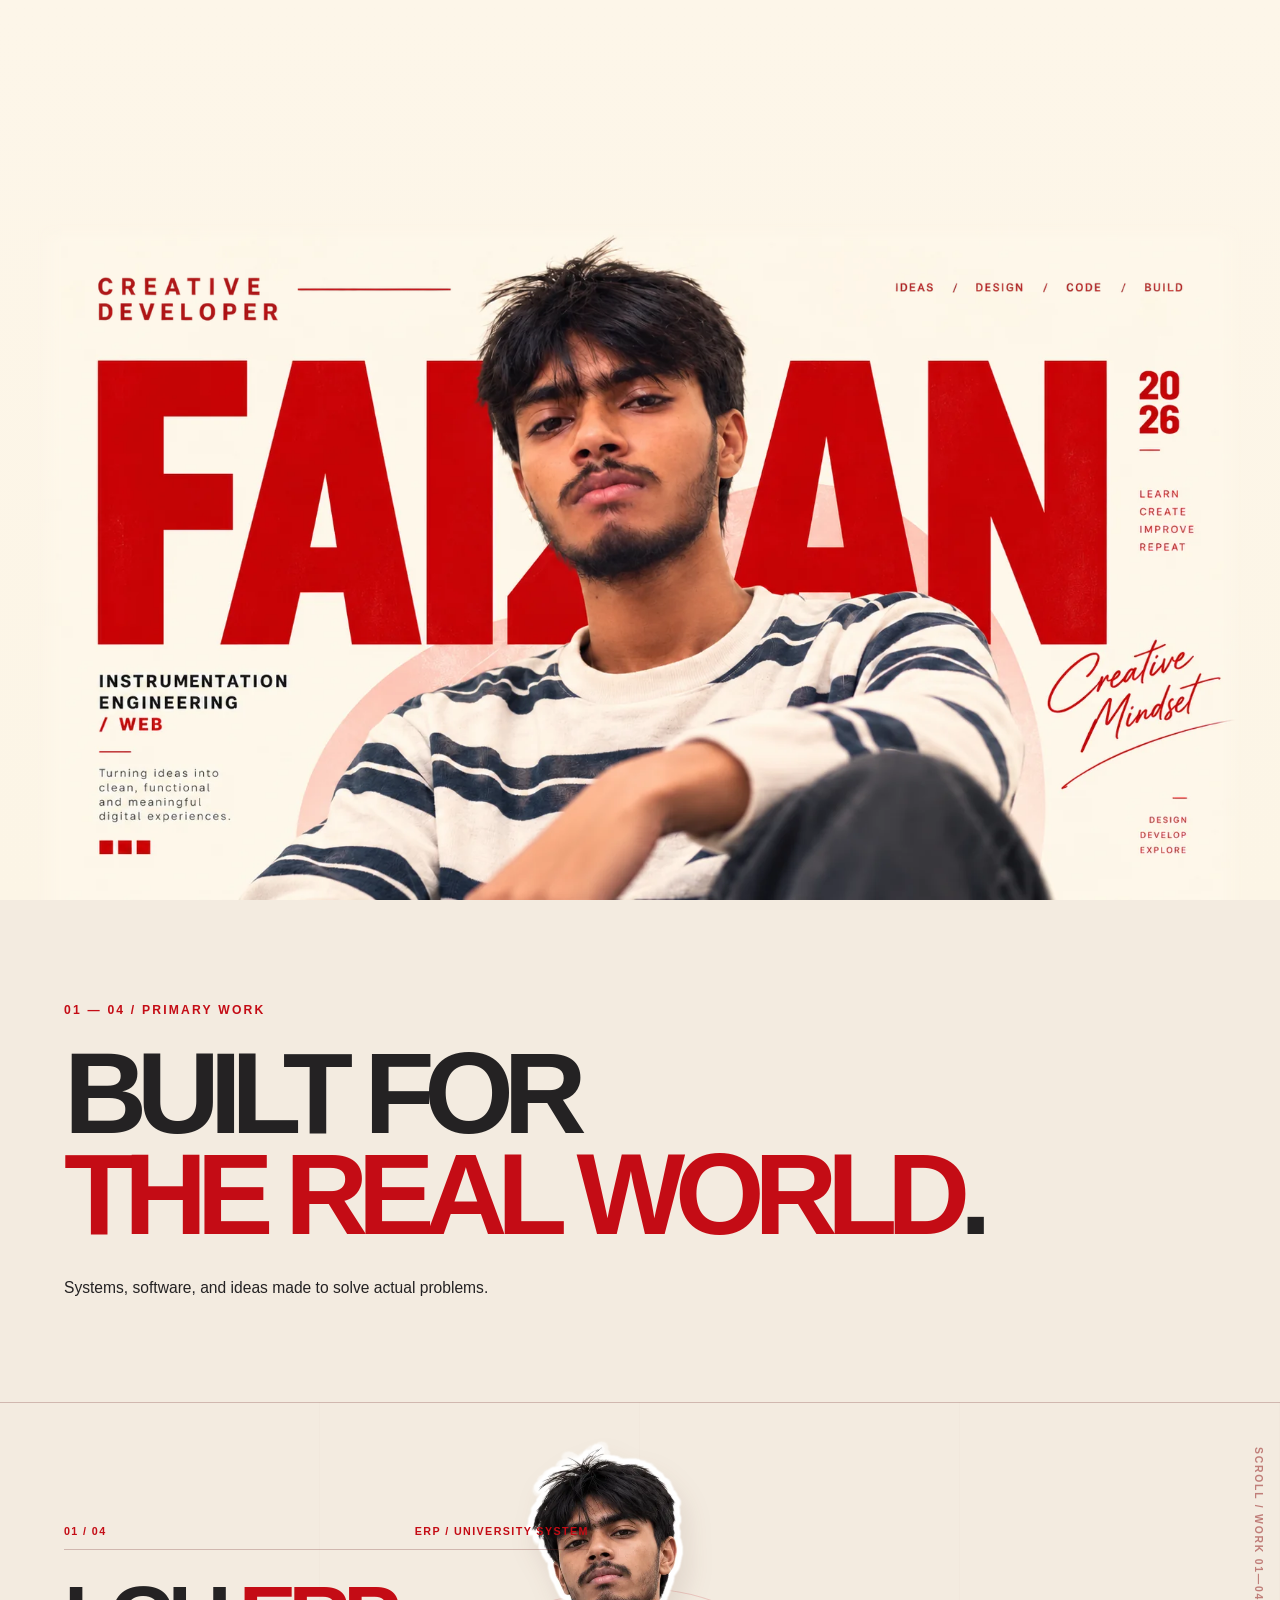
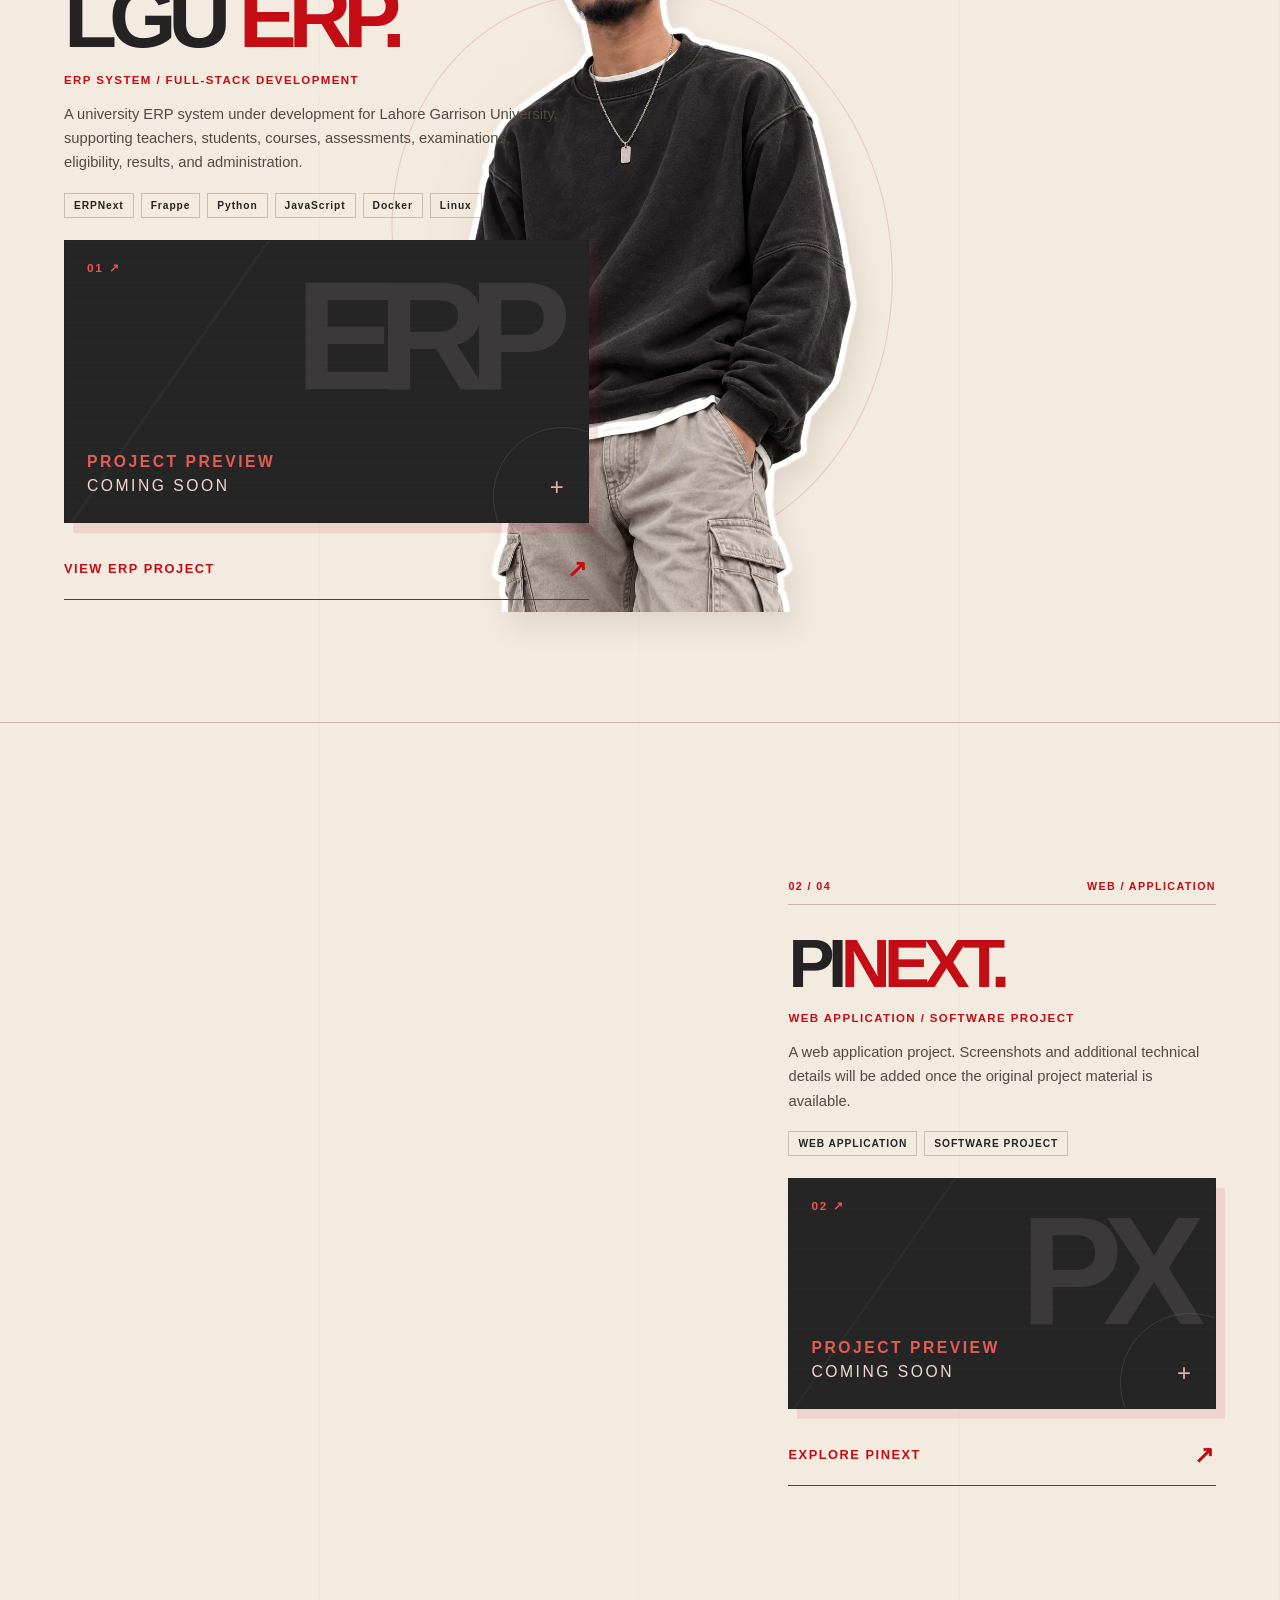
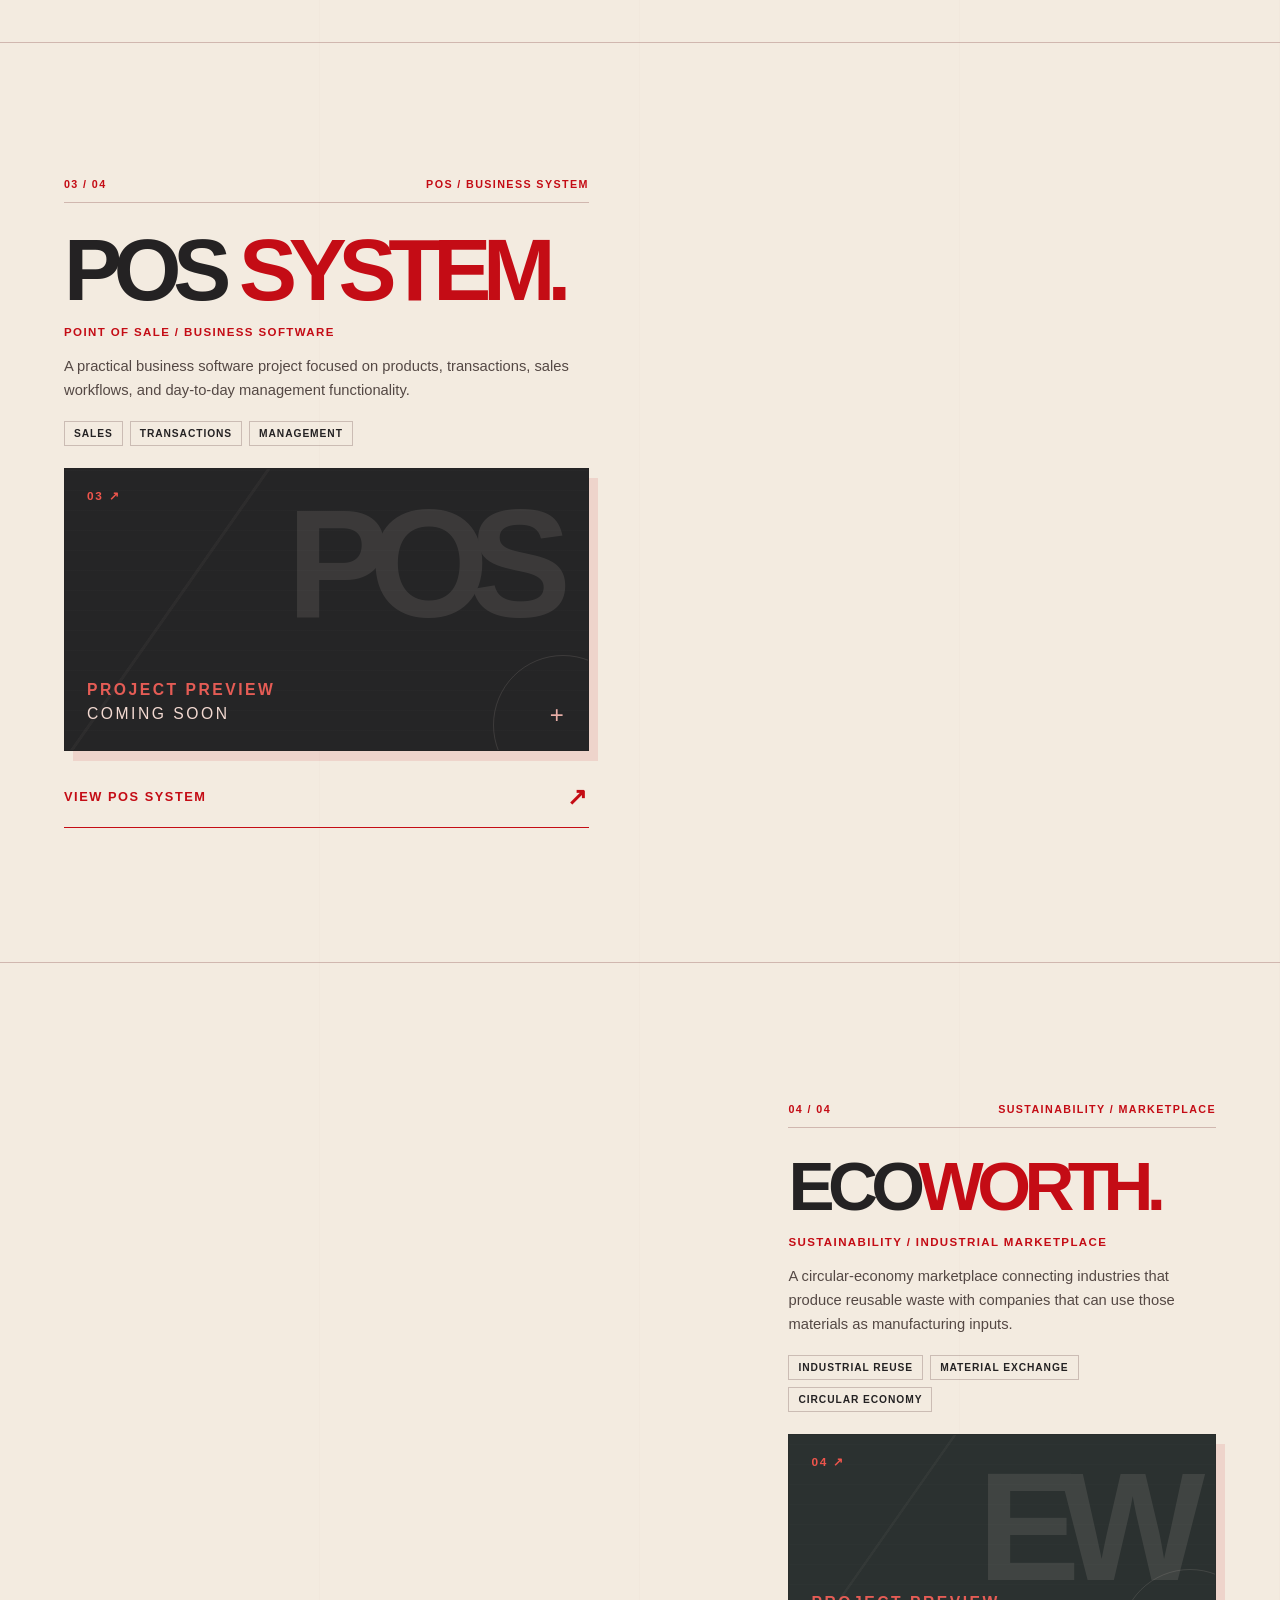
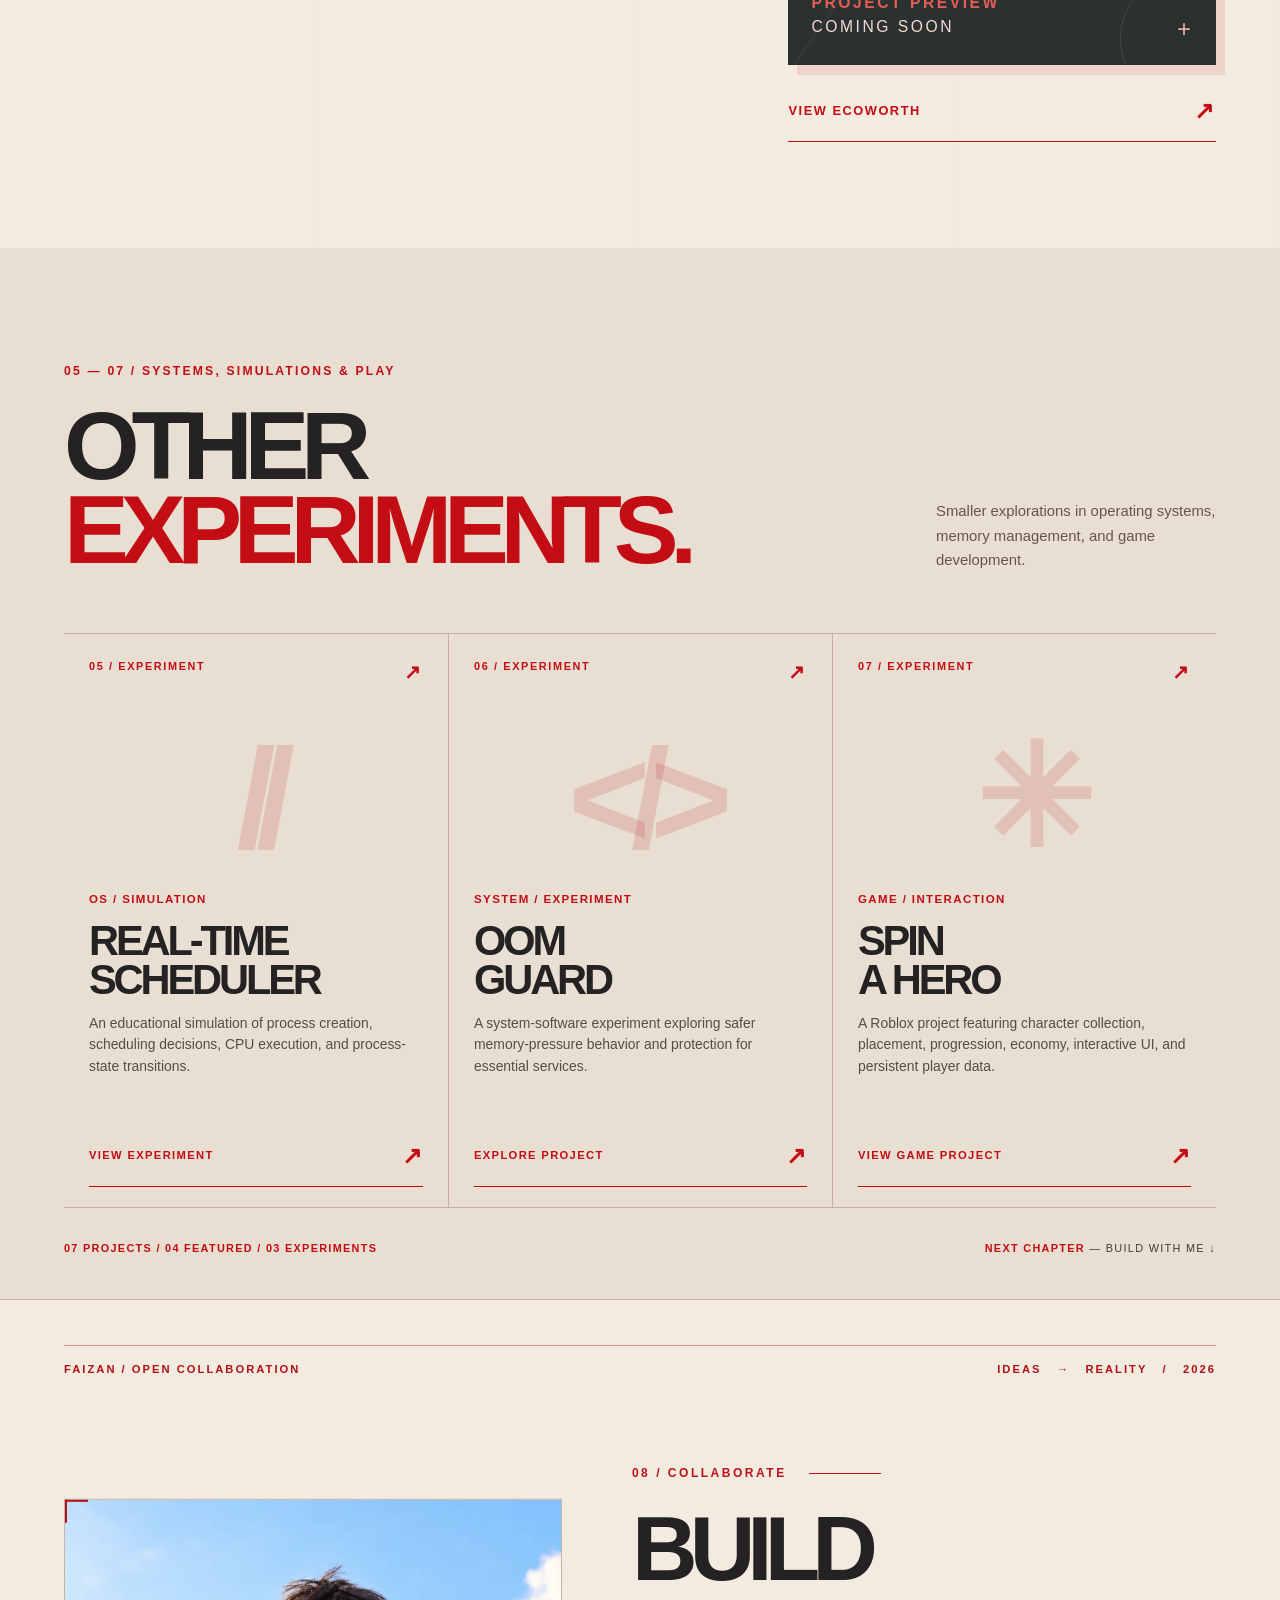
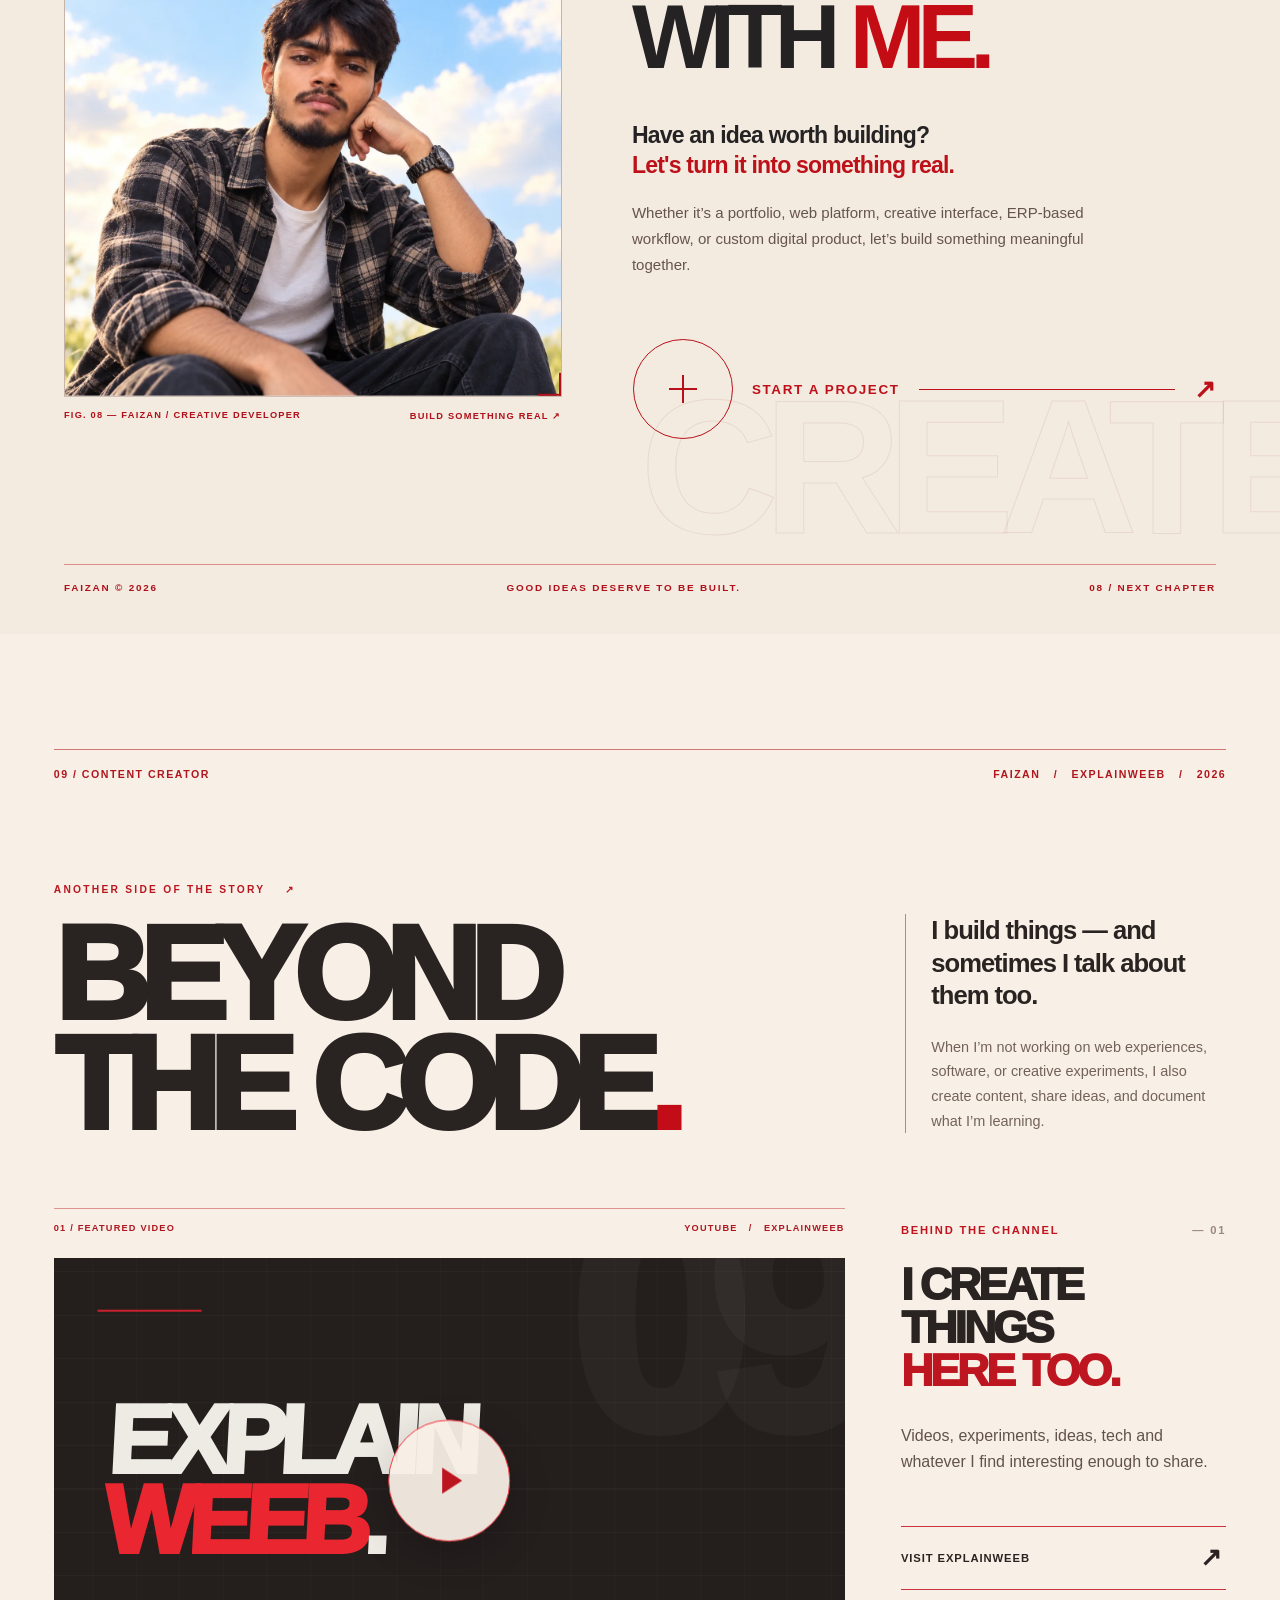
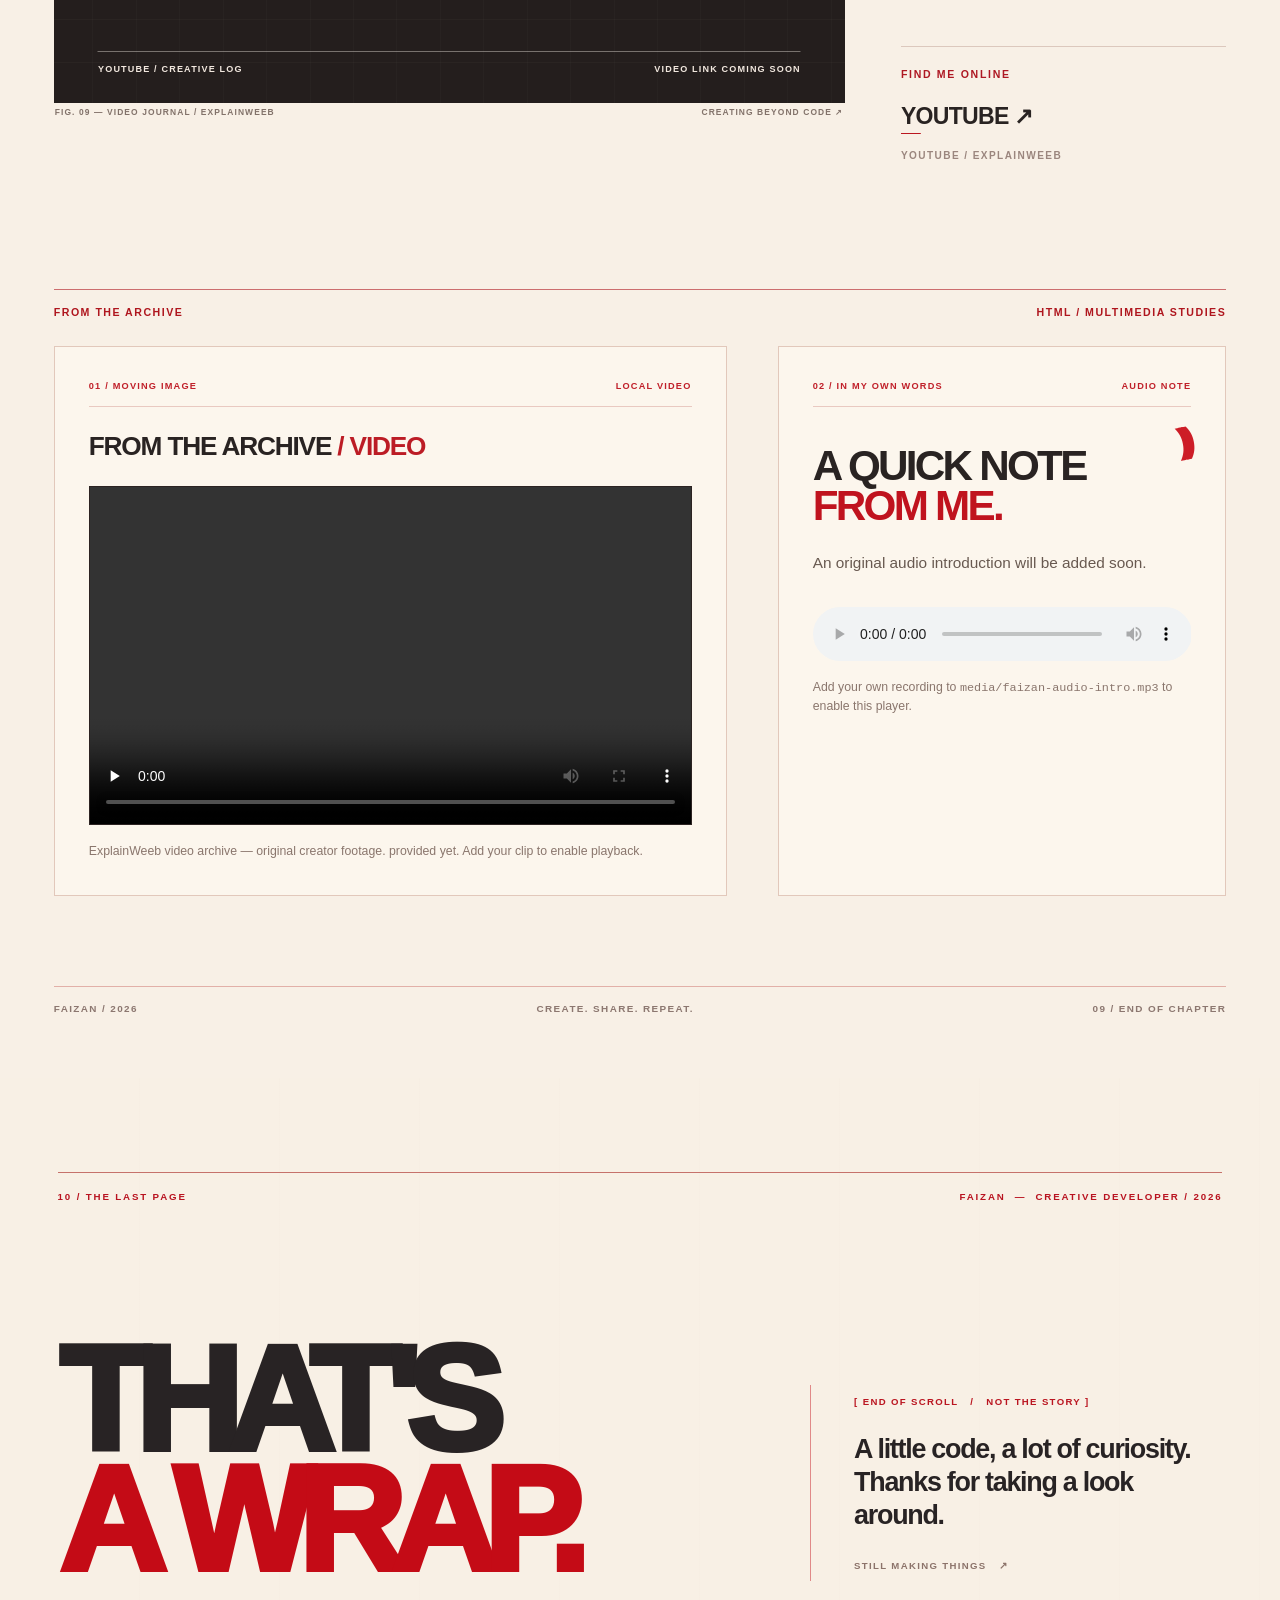
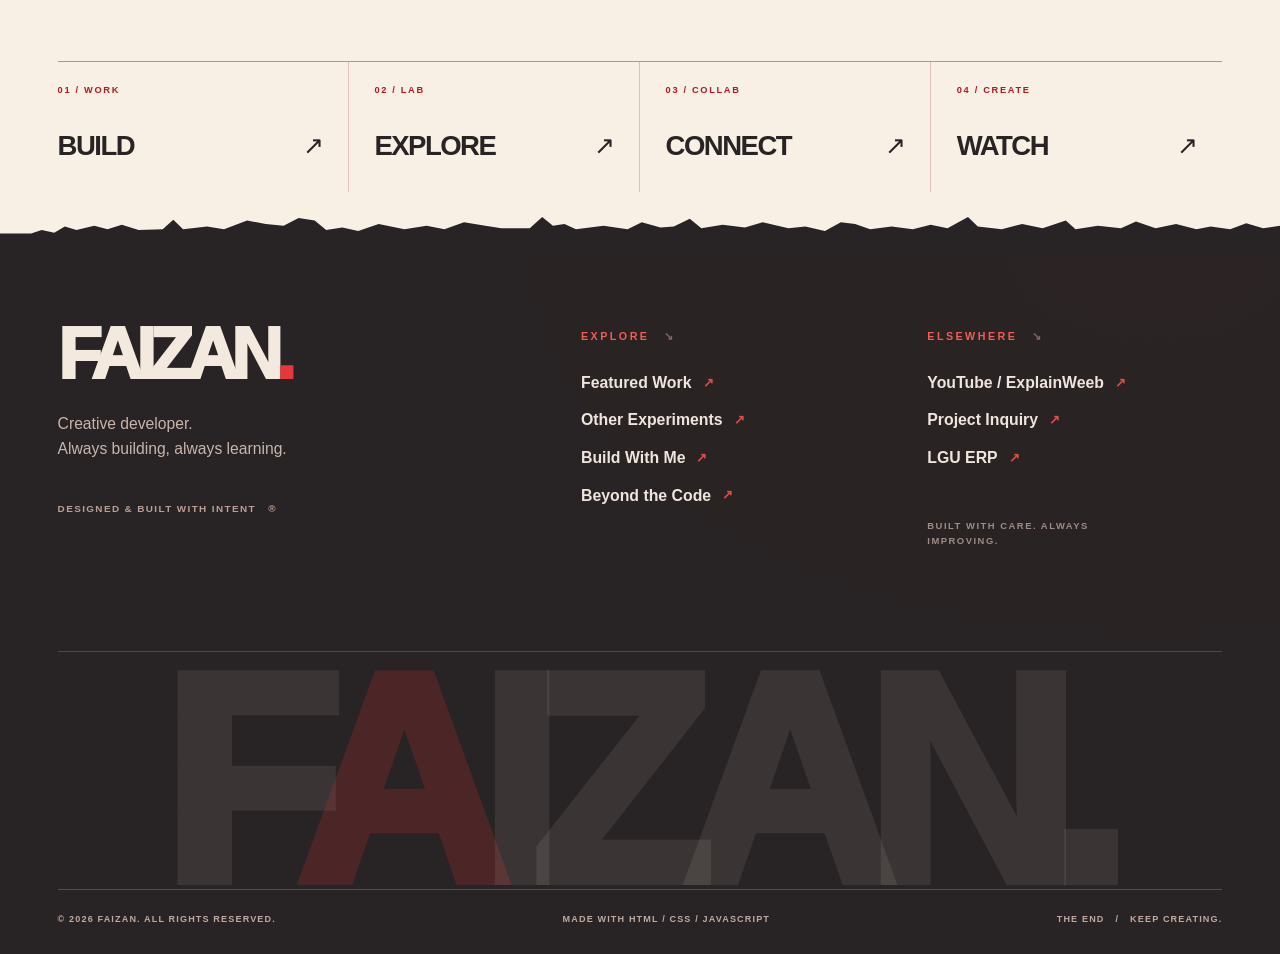
==== commit 7a70e346: "Response Otptimization done and few more changes" ====
--- a/Faizan's Portfolio/index.html
+++ b/Faizan's Portfolio/index.html
@@ -5,9 +5,19 @@
   <meta charset="UTF-8">
   <meta name="viewport" content="width=device-width, initial-scale=1">
   <meta name="theme-color" content="#fdf6e9">
-  <meta name="description" content="Faizan — Creative Developer. An interactive editorial portfolio.">
-  <title>Faizan — Creative Developer</title>
-  <link rel="preload" as="image" href="assets/images/hero-main.png">
+  <meta name="description" content="Faizan, a creative web developer in Lahore, Pakistan, building ERPNext and Frappe workflows, web applications, interactive experiences, and software projects.">
+  <title>Faizan — Web Developer &amp; ERPNext Projects | Lahore</title>
+  <meta property="og:type" content="website">
+  <meta property="og:title" content="Faizan — Creative Developer &amp; Web Projects">
+  <meta property="og:description" content="ERPNext, Frappe, web applications, and creative interactive projects from Lahore.">
+  <meta property="og:image" content="/assets/og-card.jpg">
+  <meta property="og:image:width" content="1200">
+  <meta property="og:image:height" content="630">
+  <meta name="twitter:card" content="summary_large_image">
+  <link rel="icon" href="/assets/favicon.svg" type="image/svg+xml">
+  <link rel="canonical" href="https://faizan-portfolio-for-you.vercel.app/">
+  <script type="application/ld+json">{"@context":"https://schema.org","@type":"Person","name":"Faizan","jobTitle":"Creative Web Developer","address":{"@type":"PostalAddress","addressLocality":"Lahore","addressCountry":"PK"},"url":"https://faizan-portfolio-for-you.vercel.app/","sameAs":["https://www.youtube.com/@ExplainWeeb1"]}</script>
+  <link rel="preload" as="image" href="assets/images/hero-main.webp" type="image/webp" fetchpriority="high">
   <link rel="stylesheet" href="css/style.css">
   <style>
     /* Small embedded CSS example retained for the Web Technologies assignment. */
@@ -22,26 +32,24 @@
   <main id="home">
     <section class="hero-scroll-scene" id="heroScrollScene" aria-label="Introduction and scroll transition">
       <section class="hero" id="hero" aria-labelledby="heroTitle">
-        <h1 id="heroTitle" class="sr-only">Faizan — Creative Developer</h1>
+        <h1 id="heroTitle" class="sr-only">Faizan — Creative Web Developer and ERPNext Projects</h1>
         <p class="sr-only">Instrumentation engineering and web. Turning ideas into clean, functional and meaningful
           digital experiences.</p>
 
         <!-- Static hero: the portrait, big FAIZAN lettering, background, and
              details are ONE original image. No layer moves during scrolling. -->
         <div class="hero-stage" id="heroStage">
-          <img class="original-frame" src="assets/images/hero-main.png" width="1672" height="941"
+          <img class="original-frame" src="assets/images/hero-main.webp" width="1672" height="941" decoding="async"
             alt="Faizan with oversized red typography and editorial portfolio details" draggable="false"
             fetchpriority="high">
 
           <!-- The same original cursor-controlled blue-letter reveal. -->
-          <img class="blue-reveal" id="blueReveal" src="assets/images/faizan-blue-clean.png" width="1672" height="941"
-            alt="" aria-hidden="true" draggable="false">
+          <img class="blue-reveal" id="blueReveal" src="assets/images/faizan-blue-clean.webp" width="1672" height="941"
+            alt="" aria-hidden="true" decoding="async" fetchpriority="low" draggable="false">
 
           <!-- Left header text / line plus inert right side ideas text. -->
-          <img class="header-art" src="assets/images/header-details.png" width="1672" height="941" alt=""
-            aria-hidden="true" draggable="false">
-          <a class="creative-home" href="#home" aria-label="Back to portfolio home" title="Home"
-            style="--focus-space:4px"></a>
+          <img class="header-art" src="assets/images/header-details.webp" width="1672" height="941" alt=""
+            aria-hidden="true" decoding="async" draggable="false">
         </div>
         <div class="cursor-ring" id="cursorRing" aria-hidden="true"></div>
       </section>
@@ -65,7 +73,7 @@
              It does not move on its own; project cards scroll past it. -->
         <div class="portrait-pin" aria-hidden="true">
           <span class="portrait-halo"></span>
-          <img src="assets/images/portrait-sticker.png" width="1024" height="1536" alt="" loading="lazy"
+          <img src="assets/images/portrait-sticker.webp" width="1024" height="1536" alt="" loading="lazy" decoding="async"
             draggable="false">
           <span class="portrait-caption">CREATIVE<br>DEVELOPER<span>®</span></span>
         </div>
@@ -153,7 +161,7 @@
               <span class="preview-status"><b>PROJECT PREVIEW</b><br>COMING SOON</span>
               <span class="preview-cross" aria-hidden="true">+</span>
             </div>
-            <button class="project-cta" type="button" data-open-project="work-ecoearth" aria-haspopup="dialog">VIEW
+            <button class="project-cta" type="button" data-open-project="work-ecoworth" aria-haspopup="dialog">VIEW
               ECOWORTH <span aria-hidden="true">↗</span></button>
           </div>
         </article>
@@ -237,7 +245,7 @@
             <div class="collab-photo-depth" id="collabPhotoDepth">
               <figure class="collab-photo collab-enter" style="--collab-delay:190ms">
                 <div class="collab-image-square">
-                  <img src="assets/images/build-with-me-approved-portrait.png"
+                  <img src="assets/images/build-with-me-approved-portrait.webp"
                     alt="Portrait of Faizan in a plaid overshirt against a bright blue sky" width="1254" height="1254"
                     loading="lazy" decoding="async" draggable="false">
                   <span class="collab-frame-corner corner-one" aria-hidden="true"></span>
@@ -359,7 +367,7 @@
             <div class="creator-media-header"><span>01 / MOVING IMAGE</span><span>LOCAL VIDEO</span></div>
             <h3 id="creatorArchiveTitle">FROM THE ARCHIVE <span>/ VIDEO</span></h3>
             <div class="creator-native-video-shell">
-              <video controls preload="none" playsinline aria-label="Faizan's local portfolio video; file to be added"
+              <video controls preload="none" playsinline aria-label="ExplainWeeb creator video"
                 class="creator-native-video-player">
                 <source src="assets/images/Emperors Knight Betrayed And Killed But in Hindi Explain Weeb.mp4" type="video/mp4">
                 Your browser does not support the video element.
@@ -370,7 +378,7 @@
                 <span>ADD YOUR MP4 TO ACTIVATE PLAYBACK ↗</span>
               </div> -->
             </div>
-            <p class="creator-media-description">Local video slot — <code>assets/portfolio-video.mp4</code> has not been
+            <p class="creator-media-description">ExplainWeeb video archive — original creator footage.
               provided yet. Add your clip to enable playback.</p>
           </article>
 
@@ -380,14 +388,13 @@
             <div class="creator-audio-content">
               <span class="creator-sound-glyph" aria-hidden="true">)))</span>
               <h3 id="creatorAudioTitle">A QUICK NOTE<br><em>FROM ME.</em></h3>
-              <p>Press play if you'd rather hear it from me.</p>
-              <audio controls preload="none" aria-label="Faizan's audio introduction; file to be added"
+              <p>An original audio introduction will be added soon.</p>
+              <audio controls preload="none" aria-label="Audio introduction is not recorded yet"
                 class="creator-native-audio-player">
-                <source src="assets/images/Anuv Jain - ALAG AASMAAN (a song on the ukulele).mp3" type="audio/mpeg">
+                <!-- Add your OWN authorized narration file: <source src="media/faizan-audio-intro.mp3" type="audio/mpeg"> -->
                 Your browser does not support the audio element.
               </audio>
-              <p class="creator-media-description">Audio slot — <code>assets/faizan-audio-intro.mp3</code> has not been
-                provided yet.</p>
+              <p class="creator-media-description">Add your own recording to <code>media/faizan-audio-intro.mp3</code> to enable this player.</p>
             </div>
           </article>
         </div>
@@ -476,7 +483,7 @@
               ExplainWeeb <span>↗</span></a>
             <a href="project-inquiry.html">Project Inquiry <span>↗</span></a>
             <a href="https://erp.lgo.video.pk/" target="_blank" rel="noopener noreferrer">LGU ERP <span>↗</span></a>
-            <p class="footer-no-fake-links">REAL WORK. REAL LINKS. NO PLACEHOLDERS HERE.</p>
+            <p class="footer-no-fake-links">BUILT WITH CARE. ALWAYS IMPROVING.</p>
           </div>
         </div>
 
--- a/Faizan's Portfolio/css/style.css
+++ b/Faizan's Portfolio/css/style.css
@@ -145,18 +145,6 @@
   z-index: 3;
 }
 
-.creative-home {
-  position: absolute;
-  z-index: 4;
-  left: 4.65%;
-  top: 7%;
-  width: 15.5%;
-  height: 7.5%;
-  background: transparent;
-  text-decoration: none;
-  border-radius: 2px;
-
-}
 
 .creative-home:focus-visible {
   outline: 2px solid #be0a12;
@@ -185,7 +173,7 @@
 
 .hero.is-active,
 .hero.is-active .creative-home {
-  cursor: none;
+  cursor: auto;
 }
 
 .hero.is-active .cursor-ring {
@@ -211,9 +199,6 @@
     mask-image: none;
   }
 
-  .creative-home {
-    display: none;
-  }
 }
 
 @media (hover: none),
@@ -3072,4 +3057,8 @@
   .footer-links a {
     transition: none !important;
   }
-}+}
+/* Accessibility refinement: readable metadata without changing major layout. */
+@media (max-width: 700px) {
+  .creator-media-description, .footer-no-fake-links { font-size: max(.72rem, 11px); }
+}
